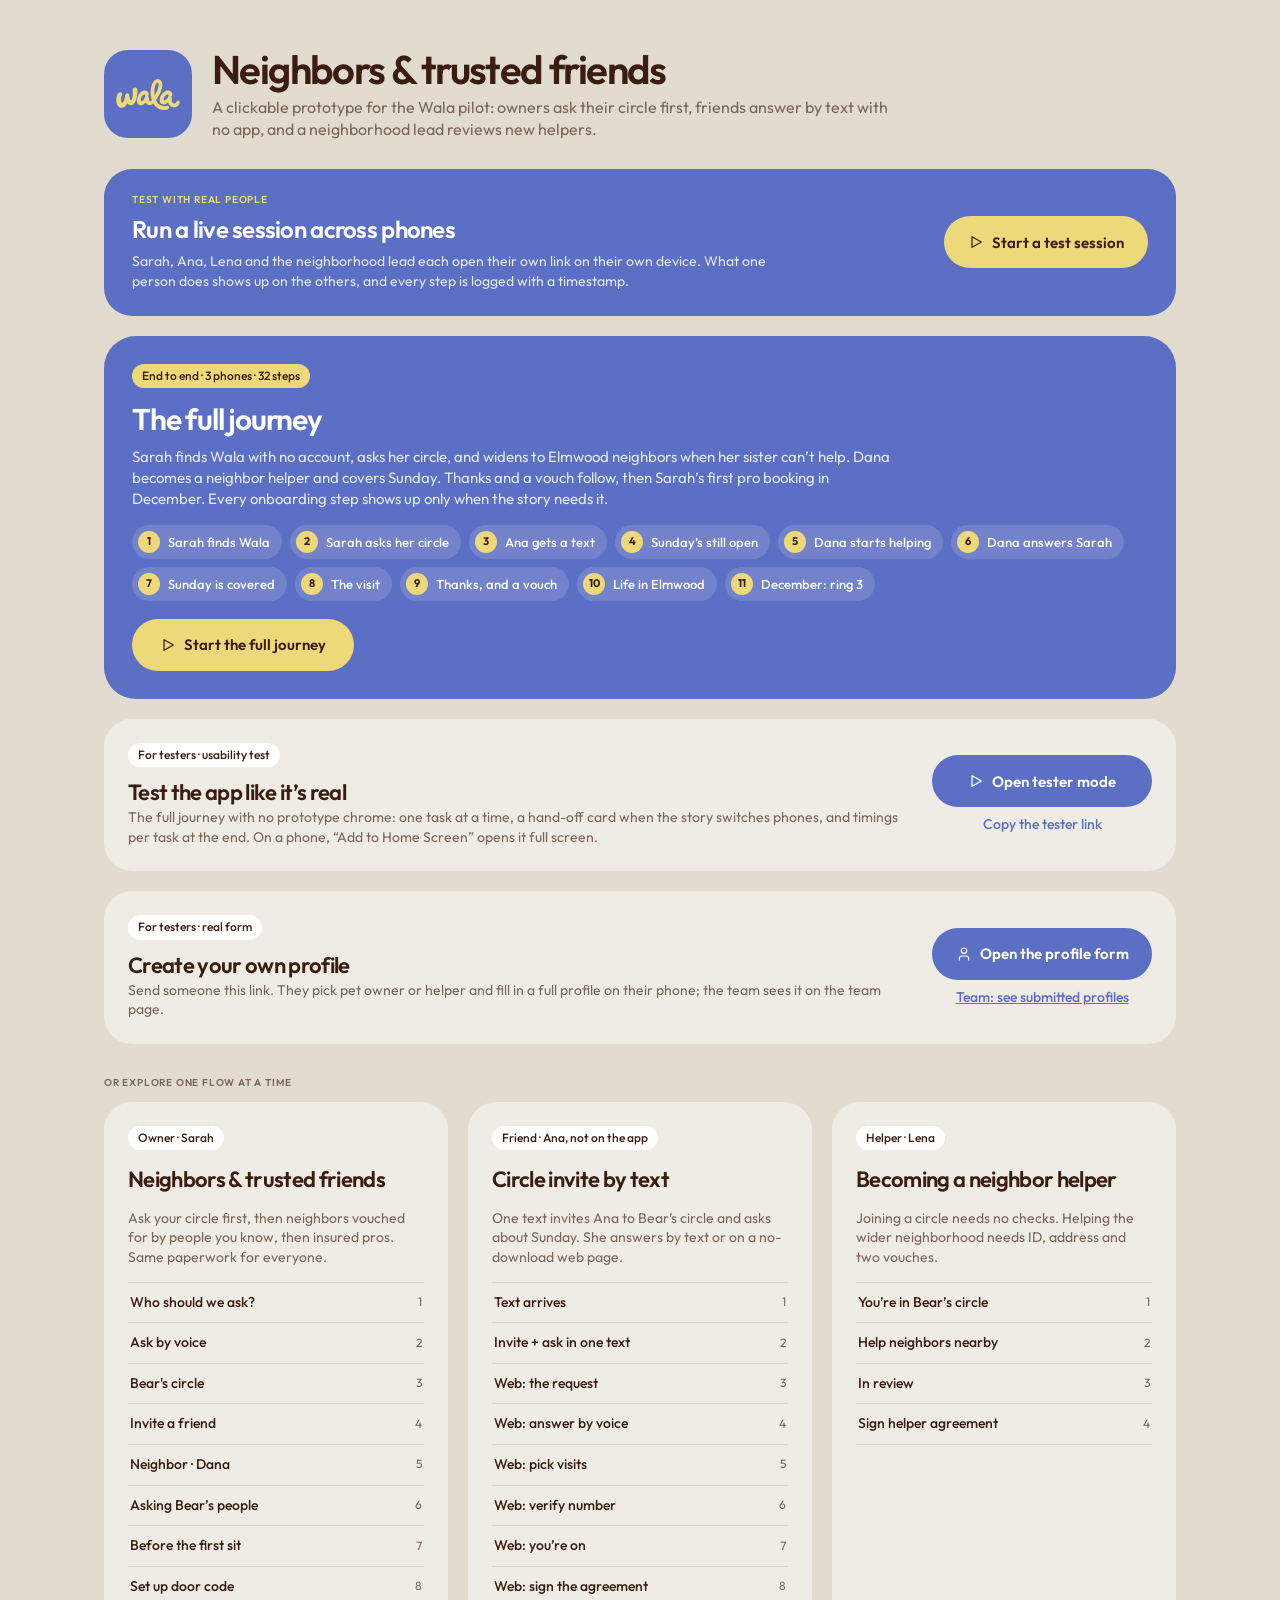
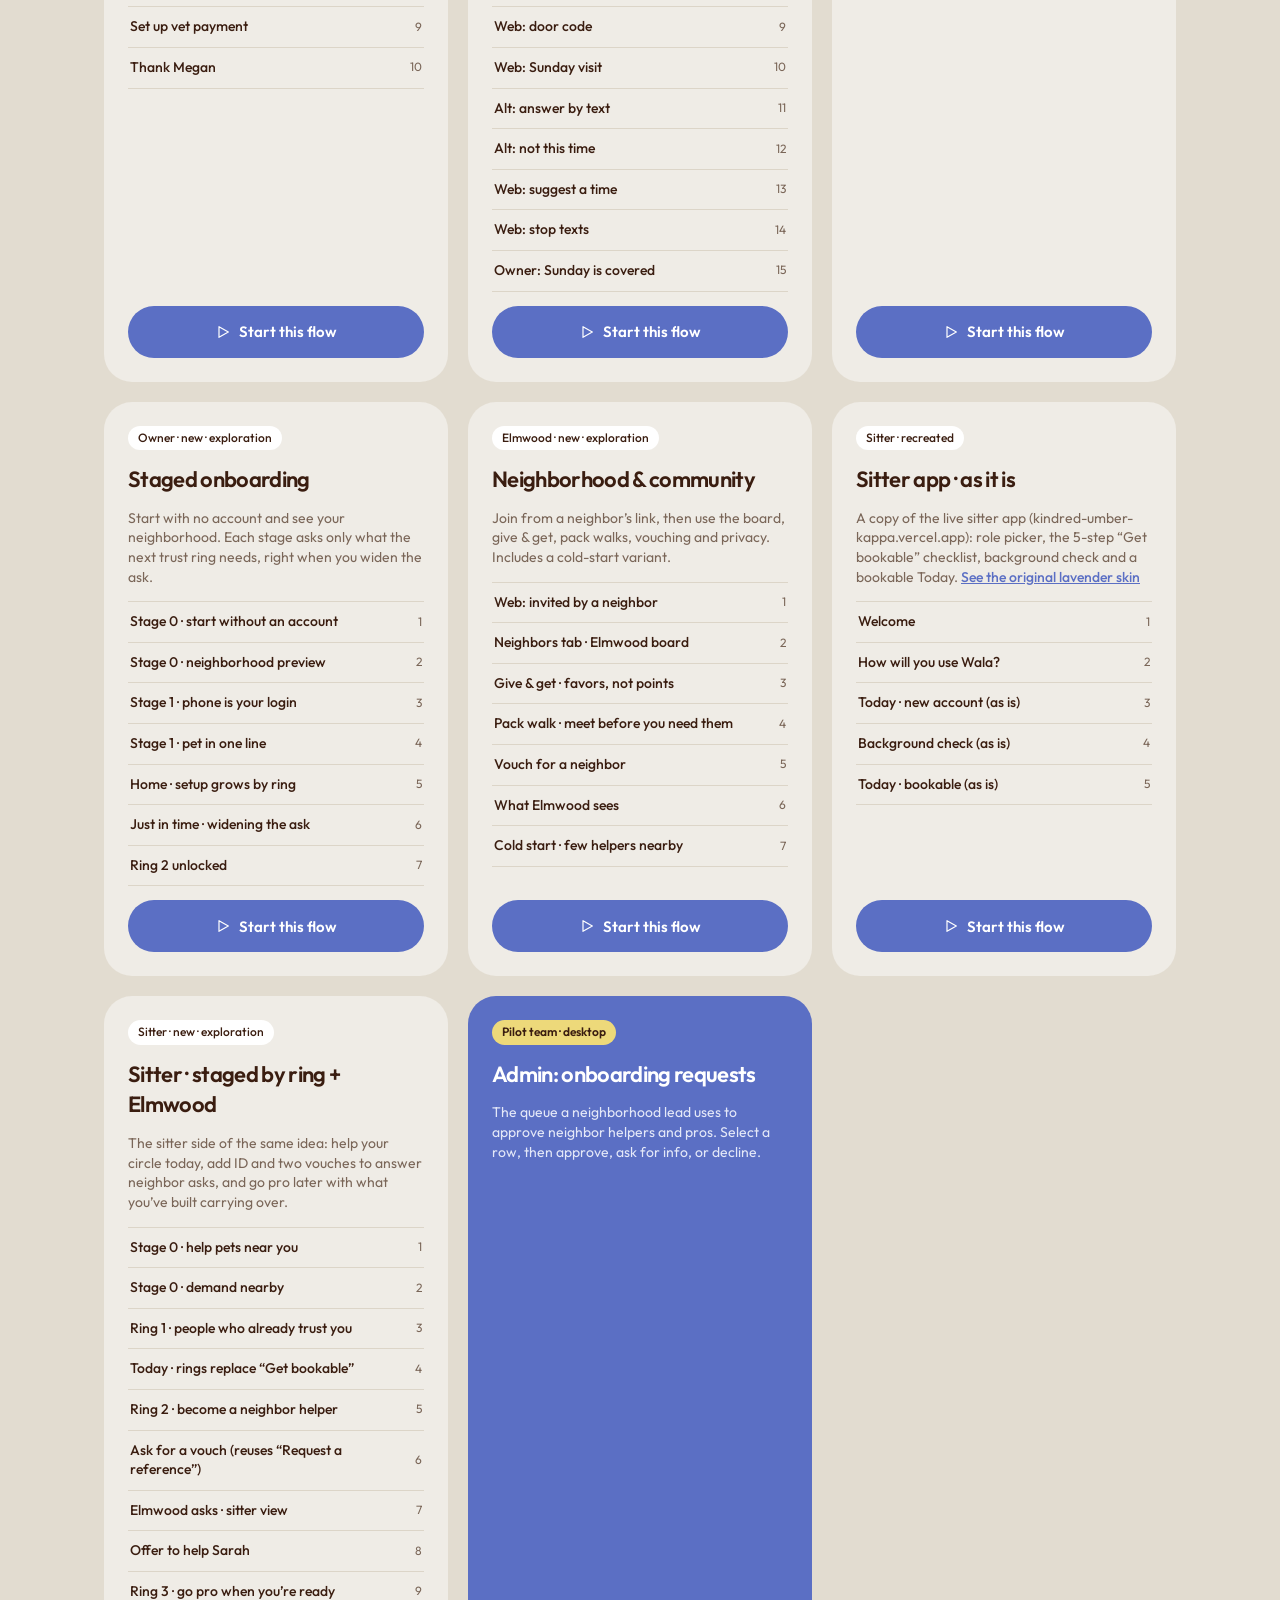
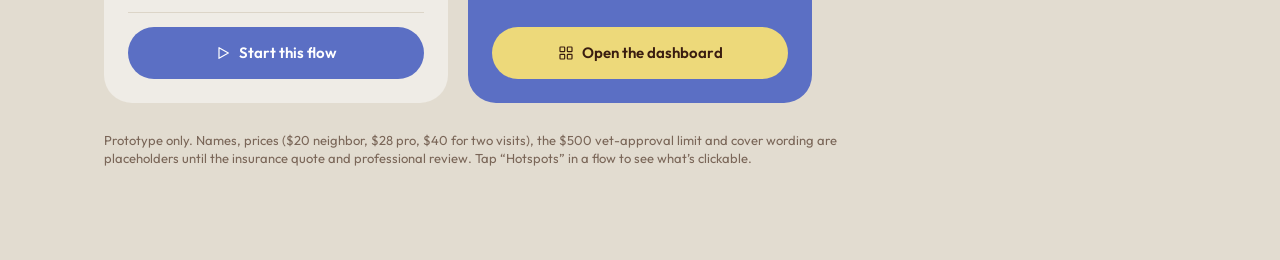
==== index.html @ cc798815 "Tester mode: realistic usability-test run of the full journey (#/t, /try/) No prototype chrome, one " ====
<!doctype html>
<html lang="en">
<head>
<meta charset="utf-8">
<meta name="viewport" content="width=device-width, initial-scale=1, viewport-fit=cover">
<title>Wala Prototype</title>
<meta name="description" content="Clickable prototype of Wala: the full end-to-end journey across owner, friend and neighbor-helper phones, plus each flow on its own.">
<link rel="icon" href="assets/favicon.svg" type="image/svg+xml">
<link rel="apple-touch-icon" href="assets/apple-touch-icon.png">
<link rel="manifest" href="manifest.webmanifest">
<meta name="apple-mobile-web-app-capable" content="yes">
<meta name="mobile-web-app-capable" content="yes">
<meta name="apple-mobile-web-app-title" content="Wala">
<meta name="apple-mobile-web-app-status-bar-style" content="default">
<meta name="theme-color" content="#EFECE6">
<link rel="preconnect" href="https://fonts.googleapis.com">
<link rel="preconnect" href="https://fonts.gstatic.com" crossorigin>
<link href="https://fonts.googleapis.com/css2?family=Outfit:wght@400;500;600;700&family=Fraunces:opsz,wght@9..144,600&family=Inter:wght@400;500;600&display=swap" rel="stylesheet">
<link rel="stylesheet" href="styles.css?v=20261119a">
</head>
<body>
<div id="app"></div>
<div id="toast" role="status" aria-live="polite"></div>
<script src="config.js"></script>
<script src="icons.js"></script>
<script src="live.js"></script>
<script src="screens.js"></script>
<script src="screens-more.js"></script>
<script src="voice.js"></script>
<script src="screens-staged.js?v=20261118f"></script>
<script src="screens-kindred.js?v=20261118f"></script>
<script src="journey.js?v=20261118i"></script>
<script src="tester.js?v=20261119a"></script>
<script src="admin.js"></script>
<script src="app.js?v=20261119a"></script>
</body>
</html>
---- styles.css ----
/* Wala — warm v2 tokens (from the Figma style tile) */
:root {
  --canvas: #EFECE6;
  --page: #E2DCD0;
  --ink: #3A1D10;
  --mute: #7A6658;
  --peri: #5B6FC4;
  --peri-deep: #4757A8;
  --peri-pale: #E4E8F8;
  --butter: #EDD97A;
  --pbutter: #FBF5C9;
  --cream: #F6EDC9;
  --blue: #A9C0D3;
  --pblue: #DCE6EE;
  --terra: #D9804F;
  --pterra: #F4D9C8;
  --fill: #E7E2D8;
  --grass: #4F8A5B;
  --pgrass: #E1EDDC;
  --rust: #B3413B;
  --prust: #F6E0DC;
  --line: #DCD5C8;
  --white: #FFFFFF;
  --imsg: #3478F6;
  --gray: #E9E9EB;
  --sys: #8E8E93;
  --r-card: 24px;
  --font: 'Outfit', system-ui, -apple-system, sans-serif;
}

* { box-sizing: border-box; }
html, body { margin: 0; }
body {
  background: var(--page);
  color: var(--ink);
  font-family: var(--font);
  font-size: 14px;
  line-height: 1.4;
  -webkit-font-smoothing: antialiased;
}
button { font: inherit; color: inherit; border: 0; background: none; padding: 0; cursor: pointer; }
a { color: inherit; }
.ic { flex: none; display: block; }

/* ---------- Hub ---------- */
.hub { max-width: 1120px; margin: 0 auto; padding: 48px 24px 80px; }
.hub-top { display: flex; align-items: center; gap: 20px; margin-bottom: 28px; }
.logo { display: inline-block; background: currentColor; -webkit-mask: url(assets/wala-logo.svg) center / contain no-repeat; mask: url(assets/wala-logo.svg) center / contain no-repeat; }
.hub-mark { width: 88px; height: 88px; border-radius: 24px; background: var(--peri); color: var(--butter); display: grid; place-items: center; flex: none; }
.hub-mark .logo { width: 64px; height: 32px; }
.hub h1 { font-size: 40px; line-height: 1.05; letter-spacing: -0.04em; margin: 0 0 6px; font-weight: 600; }
.hub-sub { color: var(--mute); font-size: 16px; max-width: 680px; margin: 0; }
.flows { display: grid; gap: 20px; grid-template-columns: repeat(auto-fit, minmax(320px, 1fr)); }
.flow-card { background: var(--canvas); border-radius: 28px; padding: 24px; display: flex; flex-direction: column; gap: 14px; }
.flow-card h2 { margin: 0; font-size: 22px; letter-spacing: -0.03em; font-weight: 600; }
.flow-card p { margin: 0; color: var(--mute); }
.flow-tag { align-self: flex-start; }
.flow-steps { list-style: none; margin: 0; padding: 0; border-top: 1px solid var(--line); }
.flow-steps a { display: flex; justify-content: space-between; align-items: center; gap: 12px; padding: 10px 2px; border-bottom: 1px solid var(--line); text-decoration: none; font-weight: 500; }
.flow-steps a:hover { color: var(--peri); }
.flow-steps span { color: var(--mute); font-size: 12px; font-weight: 400; }
.flow-card .btn { margin-top: auto; }
.hub-note { margin-top: 28px; color: var(--mute); font-size: 13px; max-width: 760px; }

/* ---------- Viewer ---------- */
.viewer { min-height: 100vh; display: flex; flex-direction: column; align-items: center; }
.vbar { position: sticky; top: 0; z-index: 20; width: 100%; display: flex; align-items: center; gap: 10px; padding: 10px 16px; background: rgba(226,220,208,.92); backdrop-filter: blur(8px); }
.vbar .home { display: inline-flex; align-items: center; gap: 4px; font-weight: 600; text-decoration: none; padding: 8px 12px 8px 6px; border-radius: 999px; background: var(--canvas); }
.vbar .crumb { flex: 1; min-width: 0; text-align: center; font-size: 13px; color: var(--mute); white-space: nowrap; overflow: hidden; text-overflow: ellipsis; }
.vbar .crumb b { color: var(--ink); font-weight: 600; }
.vbar .navbtn { width: 36px; height: 36px; border-radius: 999px; background: var(--canvas); display: grid; place-items: center; }
.vbar .navbtn[disabled] { opacity: .35; cursor: default; }
.vbar .hs { font-size: 12px; font-weight: 500; padding: 8px 12px; border-radius: 999px; background: var(--canvas); }
.vbar .hs[aria-pressed="true"] { background: var(--ink); color: var(--white); }
.stage { flex: 1; width: 100%; display: flex; justify-content: center; align-items: flex-start; padding: 12px 16px 40px; }
.device { width: 448px; max-width: 100%; height: 900px; max-height: calc(100vh - 90px); min-height: 640px; border-radius: 36px; overflow: hidden; position: relative; background: var(--canvas); box-shadow: 0 0 0 10px #1d1410, 0 30px 60px rgba(58,29,16,.25); }
.screen { position: absolute; inset: 0; overflow-y: auto; overflow-x: hidden; scrollbar-width: none; }
.screen::-webkit-scrollbar { display: none; }
.screen.enter { animation: enter .28s ease both; }
.screen.enter-up { animation: enterUp .32s ease both; }
.screen.enter-back { animation: enterBack .28s ease both; }
@keyframes enter { from { transform: translateX(40px); opacity: 0; } }
@keyframes enterUp { from { transform: translateY(60px); opacity: 0; } }
@keyframes enterBack { from { transform: translateX(-40px); opacity: 0; } }
.show-hotspots [data-go], .show-hotspots [data-act] { outline: 2px solid rgba(91,111,196,.85); outline-offset: 2px; background-clip: padding-box; }
.flash [data-go], .flash [data-act] { animation: hot 0.9s ease; }
@keyframes hot { 0%,100% { box-shadow: none; } 30% { box-shadow: 0 0 0 3px rgba(91,111,196,.7); } }
@media (max-width: 520px) {
  .stage { padding: 0; }
  .device { border-radius: 0; box-shadow: none; height: calc(100dvh - 56px); max-height: none; min-height: 0; width: 100%; }
  .vbar .crumb span { display: none; }
}

/* ---------- App screens ---------- */
.s { min-height: 100%; background: var(--canvas); display: flex; flex-direction: column; }
.s.white { background: var(--white); }
.hdr { position: sticky; top: 0; z-index: 5; display: flex; align-items: center; gap: 12px; height: 68px; padding: 0 16px; background: var(--canvas); border-bottom: 1px solid var(--line); flex: none; }
.hdr .back { width: 36px; height: 36px; border-radius: 999px; background: var(--pbutter); display: grid; place-items: center; flex: none; }
.hdr .t { font-size: 18px; font-weight: 500; letter-spacing: -0.01em; line-height: 1.25; }
.hdr .st { font-size: 12px; color: var(--mute); }
.body { padding: 16px 16px 24px; flex: 1; display: flex; flex-direction: column; }
.body > * + * { margin-top: 12px; }
.body > .lbl { margin-top: 24px; }
.body > .lbl:first-child { margin-top: 0; }
.body > .lbl + * { margin-top: 8px; }
.body > .intro + * { margin-top: 20px; }
.foot { margin-top: auto !important; padding-top: 32px; display: flex; flex-direction: column; gap: 12px; }
.foot.row { flex-direction: row; }
.lbl { font-size: 10px; font-weight: 600; letter-spacing: .08em; text-transform: uppercase; color: var(--mute); }
.intro { font-size: 15px; line-height: 21px; margin: 0; }
.h1 { font-size: 26px; font-weight: 600; letter-spacing: -0.04em; line-height: 1.15; margin: 0; }
.h2 { font-size: 20px; font-weight: 600; letter-spacing: -0.03em; line-height: 1.25; margin: 0; }
.muted { color: var(--mute); }
.small { font-size: 12px; }
.tiny { font-size: 11px; }
.strong { font-weight: 600; }
.sub { font-size: 12px; color: var(--mute); margin-top: 2px; line-height: 1.4; }

.card { background: var(--white); border-radius: var(--r-card); padding: 16px; position: relative; }
.card.fill { background: var(--fill); }
.card.butter { background: var(--butter); }
.card.pbutter { background: var(--pbutter); }
.card.blue { background: var(--blue); }
.card.pblue { background: var(--pblue); }
.card.pgrass { background: var(--pgrass); }
.card.peri { background: var(--peri); color: var(--white); }
.card.ink { background: var(--ink); color: var(--white); }
.card.selected, .opt.selected { box-shadow: inset 0 0 0 2px var(--ink); }
.card.photo { padding: 0; overflow: hidden; }
.card.photo .ph { width: 100%; height: 200px; object-fit: cover; display: block; }
.card.photo .in { padding: 16px 20px 20px; }
.tap { cursor: pointer; transition: transform .12s ease, filter .12s ease; }
.tap:active { transform: scale(.985); }

.rowx { display: flex; gap: 12px; align-items: flex-start; }
.rowx.c { align-items: center; }
.grow { flex: 1; min-width: 0; }
.ttl { font-size: 15px; font-weight: 600; line-height: 1.3; }
.ttl.lg { font-size: 17px; letter-spacing: -0.02em; }
.divide > * + * { border-top: 1px solid var(--line); }
.divide > * { padding: 12px 0; }
.divide > *:first-child { padding-top: 0; }
.divide > *:last-child { padding-bottom: 0; }
.divide.inset > * + * { border-top: 0; background-image: linear-gradient(var(--line), var(--line)); background-size: calc(100% - 52px) 1px; background-position: right top; background-repeat: no-repeat; }

.pill { display: inline-flex; align-items: center; gap: 6px; padding: 5px 10px; border-radius: 999px; font-size: 12px; font-weight: 500; background: var(--fill); white-space: nowrap; line-height: 1.2; }
.pill.sm { font-size: 11px; padding: 4px 9px; }
.pill.lg { font-size: 13px; padding: 8px 14px; }
.pill.ink { background: var(--ink); color: var(--white); }
.pill.white { background: var(--white); }
.pill.butter { background: var(--butter); }
.pill.pbutter { background: var(--pbutter); }
.pill.pblue { background: var(--pblue); }
.pill.pterra { background: var(--pterra); }
.pill.pgrass { background: var(--pgrass); }
.pill.prust { background: var(--prust); color: var(--rust); }
.pill.peri { background: var(--peri); color: var(--white); }
.pills { display: flex; flex-wrap: wrap; gap: 8px; }
.chip { cursor: pointer; }
.chip.on { background: var(--ink); color: var(--white); }

.btn { display: flex; align-items: center; justify-content: center; gap: 8px; width: 100%; height: 52px; border-radius: 999px; background: var(--peri); color: var(--white); font-size: 15px; font-weight: 600; text-decoration: none; }
.btn:hover { filter: brightness(1.05); }
.btn.ghost { background: var(--fill); color: var(--ink); }
.btn.sm { height: 40px; width: auto; padding: 0 18px; font-size: 14px; }
.btn.danger { background: var(--prust); color: var(--rust); }
.link { color: var(--peri); font-weight: 500; font-size: 14px; text-align: center; display: block; }
.link.rust { color: var(--rust); }

.av { width: 40px; height: 40px; border-radius: 999px; display: grid; place-items: center; font-weight: 600; font-size: 15px; flex: none; background: var(--butter); }
.av.s32 { width: 32px; height: 32px; font-size: 12px; }
.av.s36 { width: 36px; height: 36px; font-size: 13px; }
.av.s56 { width: 56px; height: 56px; font-size: 21px; }
.av.s64 { width: 64px; height: 64px; font-size: 24px; }
.av.s72 { width: 72px; height: 72px; font-size: 27px; }
.av.blue { background: var(--blue); }
.av.pterra { background: var(--pterra); }
.av.pbutter { background: var(--pbutter); }
.av.white { background: var(--white); }
.ring { width: 40px; height: 40px; border-radius: 999px; display: grid; place-items: center; flex: none; color: var(--peri); }

.chk { width: 22px; height: 22px; border-radius: 999px; display: grid; place-items: center; flex: none; background: var(--fill); }
.chk.done { background: var(--grass); color: var(--white); }
.chk.wait { background: var(--butter); color: var(--ink); }
.chk.bad { background: var(--rust); color: var(--white); }
.box { width: 22px; height: 22px; border-radius: 7px; flex: none; display: grid; place-items: center; background: var(--white); box-shadow: inset 0 0 0 1.5px var(--line); }
.box.on { background: var(--ink); color: var(--white); box-shadow: none; }
.radio { width: 20px; height: 20px; border-radius: 999px; box-shadow: inset 0 0 0 2px var(--ink); flex: none; }
.selected .radio { background: var(--ink); box-shadow: inset 0 0 0 2px var(--ink), inset 0 0 0 5px var(--white); }
.opt { background: var(--fill); border-radius: 20px; padding: 14px 16px; display: flex; align-items: center; gap: 12px; cursor: pointer; }
.opt.selected { background: var(--white); }
.toggle { width: 44px; height: 26px; border-radius: 13px; background: var(--fill); position: relative; flex: none; transition: background .15s; cursor: pointer; }
.toggle::after { content: ''; position: absolute; top: 3px; left: 3px; width: 20px; height: 20px; border-radius: 50%; background: var(--white); transition: left .15s; box-shadow: 0 1px 2px rgba(0,0,0,.15); }
.toggle.on { background: var(--grass); }
.toggle.on::after { left: 21px; }
.field { background: var(--fill); border-radius: 16px; padding: 15px 16px; font-size: 15px; border: 0; width: 100%; font-family: inherit; color: var(--ink); }
textarea.field { resize: none; min-height: 88px; background: var(--white); border-radius: 20px; line-height: 1.4; }
.field:focus { outline: 2px solid var(--peri); }

.timeline { position: relative; }
.tl-step { display: flex; gap: 14px; position: relative; padding-bottom: 18px; }
.tl-step:not(:last-child)::before { content: ''; position: absolute; left: 10px; top: 26px; bottom: 4px; width: 2px; background: var(--line); }
.tl-people { display: flex; flex-direction: column; gap: 12px; margin-top: 12px; }

.navbar { position: sticky; bottom: 0; display: flex; justify-content: space-around; padding: 10px 8px 14px; background: var(--white); border-top: 1px solid var(--line); margin-top: auto; flex: none; }
.navbar a { display: flex; flex-direction: column; align-items: center; gap: 4px; font-size: 10.5px; font-weight: 500; color: var(--mute); text-decoration: none; }
.navbar a .ico { width: 44px; height: 28px; border-radius: 999px; display: grid; place-items: center; }
.navbar a.on { color: var(--ink); font-weight: 600; }
.navbar a.on .ico { background: var(--pbutter); }

.bar { height: 6px; border-radius: 3px; background: rgba(255,255,255,.2); overflow: hidden; }
.bar > i { display: block; height: 100%; background: var(--butter); border-radius: 3px; transition: width .3s; }

/* lock screen */
.lock { min-height: 100%; background: linear-gradient(180deg, #8A9BE0, #3E4FA0); color: var(--white); display: flex; flex-direction: column; align-items: center; padding: 96px 12px 32px; }
.lock .date { font-size: 18px; font-weight: 500; }
.lock .time { font-size: 88px; font-weight: 600; letter-spacing: -0.03em; line-height: 1.05; }
.notif { margin-top: 90px; width: 100%; background: rgba(255,255,255,.92); color: #111; border-radius: 24px; padding: 14px; display: flex; gap: 12px; text-align: left; cursor: pointer; animation: drop .6s .3s ease both; }
@keyframes drop { from { transform: translateY(-24px); opacity: 0; } }
.notif .app { width: 38px; height: 38px; border-radius: 10px; background: #34C759; color: #fff; display: grid; place-items: center; flex: none; }
.lock .hint { margin-top: auto; font-size: 12px; opacity: .8; }

/* iMessage */
.msg-hdr { position: sticky; top: 0; z-index: 5; background: #F7F7F8; border-bottom: 1px solid #E0E0E3; display: flex; flex-direction: column; align-items: center; padding: 16px 0 10px; flex: none; }
.msg-hdr .back { position: absolute; left: 14px; top: 28px; color: var(--imsg); }
.msg-av { width: 56px; height: 56px; border-radius: 999px; background: var(--peri); color: var(--butter); display: grid; place-items: center; }
.msg-av .logo { width: 40px; height: 20px; }
.msg-hdr .nm { font-size: 12px; color: #111; margin-top: 6px; }
.thread { padding: 14px 16px 16px; display: flex; flex-direction: column; gap: 8px; flex: 1; }
.sysmsg { text-align: center; font-size: 11px; color: var(--sys); margin: 6px 0; }
.bub { max-width: 300px; padding: 10px 14px; border-radius: 18px; font-size: 14px; line-height: 19px; background: var(--gray); color: var(--ink); align-self: flex-start; white-space: pre-line; }
.bub.me { background: var(--imsg); color: var(--white); align-self: flex-end; }
.bub.pop { animation: pop .3s ease both; }
@keyframes pop { from { transform: scale(.85); opacity: 0; } }
.linkprev { width: 300px; border-radius: 18px; overflow: hidden; background: var(--gray); align-self: flex-start; cursor: pointer; }
.linkprev img { width: 100%; height: 160px; object-fit: cover; display: block; }
.linkprev .in { padding: 10px 14px 12px; }
.qr { display: flex; gap: 8px; flex-wrap: wrap; margin-top: 8px; }
.qr button { border: 1px solid var(--imsg); color: var(--imsg); border-radius: 999px; padding: 7px 14px; font-size: 13px; background: var(--white); }
.composer { position: sticky; bottom: 0; background: var(--white); border-top: 1px solid #E0E0E3; padding: 12px; display: flex; gap: 10px; align-items: center; margin-top: auto; flex: none; }
.composer .plus { width: 34px; height: 34px; border-radius: 50%; background: var(--gray); display: grid; place-items: center; color: var(--sys); font-size: 20px; }
.composer .in { flex: 1; height: 38px; border-radius: 19px; border: 1px solid #D1D1D6; padding: 0 14px; display: flex; align-items: center; color: var(--sys); }
.typing { align-self: flex-start; background: var(--gray); border-radius: 18px; padding: 12px 14px; display: flex; gap: 4px; }
.typing i { width: 7px; height: 7px; border-radius: 50%; background: #9a9aa0; animation: blink 1s infinite; }
.typing i:nth-child(2) { animation-delay: .15s; } .typing i:nth-child(3) { animation-delay: .3s; }
@keyframes blink { 50% { opacity: .3; } }

/* mobile web (no-app) */
.urlbar { position: sticky; top: 0; z-index: 5; background: #F7F7F8; border-bottom: 1px solid #E0E0E3; padding: 10px 16px; flex: none; }
.urlbar .u { background: var(--gray); border-radius: 12px; height: 36px; display: flex; align-items: center; justify-content: center; gap: 6px; font-size: 14px; color: #111; }
.otp { display: grid; grid-template-columns: repeat(6, 1fr); gap: 8px; }
.otp span { height: 72px; border-radius: 16px; background: var(--white); display: grid; place-items: center; font-size: 28px; font-weight: 600; }
.otp span.cur { box-shadow: inset 0 0 0 2px var(--peri); }
.store { display: flex; gap: 8px; flex-wrap: wrap; }
.store span { background: #111; color: #fff; border-radius: 12px; padding: 12px 14px; font-size: 12px; font-weight: 600; }
.time-tag { width: 72px; height: 40px; border-radius: 12px; background: var(--pbutter); display: grid; place-items: center; font-weight: 600; font-size: 13px; flex: none; }

/* toast */
#toast { position: fixed; left: 50%; bottom: 28px; transform: translate(-50%, 20px); background: var(--ink); color: var(--white); padding: 12px 18px; border-radius: 999px; font-size: 14px; font-weight: 500; opacity: 0; pointer-events: none; transition: all .25s ease; z-index: 100; max-width: calc(100vw - 32px); text-align: center; }
#toast.on { opacity: 1; transform: translate(-50%, 0); }

/* ---------- Admin (desktop) ---------- */
.adm-wrap { min-height: 100vh; display: flex; flex-direction: column; }
.adm-scroll { flex: 1; overflow-x: auto; }
.adm { display: grid; grid-template-columns: 240px 1fr 400px; min-width: 1280px; min-height: calc(100vh - 56px); background: var(--canvas); }
.adm-side { background: var(--peri); color: var(--white); padding: 28px 12px 16px; display: flex; flex-direction: column; }
.adm-side .brand { padding: 0 12px; color: var(--butter); }
.adm-side .brand .logo { width: 96px; height: 47px; }
.adm-side .brand .lbl { color: #C9D1F0; margin-top: 10px; }
.adm-nav { margin-top: 28px; display: flex; flex-direction: column; gap: 6px; }
.adm-nav a { display: flex; align-items: center; gap: 10px; padding: 9px 12px; border-radius: 12px; color: var(--peri-pale); text-decoration: none; font-weight: 500; }
.adm-nav a.on { background: var(--peri-deep); color: var(--white); font-weight: 600; }
.adm-nav a.on .ic { color: var(--butter); }
.adm-nav .cnt { margin-left: auto; font-size: 11px; padding: 2px 8px; border-radius: 999px; background: var(--peri-deep); color: var(--white); }
.adm-nav a.on .cnt { background: var(--butter); color: var(--ink); }
.adm-me { margin-top: auto; background: var(--peri-deep); border-radius: 14px; padding: 10px; display: flex; gap: 10px; align-items: center; }
.adm-main { padding: 32px; min-width: 0; }
.adm-head { display: flex; justify-content: space-between; align-items: flex-start; gap: 16px; }
.adm-head h1 { font-size: 28px; letter-spacing: -0.04em; margin: 0; font-weight: 600; }
.adm-search { background: var(--white); border-radius: 999px; padding: 10px 16px; min-width: 240px; color: var(--mute); display: flex; gap: 8px; align-items: center; }
.adm-search input { border: 0; outline: 0; font: inherit; color: var(--ink); width: 100%; background: transparent; }
.stats { display: grid; grid-template-columns: repeat(4, 1fr); gap: 12px; margin-top: 24px; }
.stat { background: var(--white); border-radius: 20px; padding: 14px 16px; }
.stat b { display: block; font-size: 28px; letter-spacing: -0.04em; font-weight: 600; }
.stat.hl { background: var(--pbutter); }
.stat.peri { background: var(--peri); color: var(--white); }
.stat.peri b { color: var(--butter); }
.stat.peri .muted { color: var(--peri-pale); }
.tabs { display: flex; gap: 24px; margin-top: 24px; border-bottom: 1px solid var(--line); }
.tabs button { padding: 0 0 10px; font-weight: 500; color: var(--mute); display: flex; gap: 6px; align-items: center; border-bottom: 2px solid transparent; margin-bottom: -1px; }
.tabs button.on { color: var(--ink); font-weight: 600; border-color: var(--peri); }
.tabs .n { font-size: 11px; padding: 1px 7px; border-radius: 999px; background: var(--fill); color: var(--mute); }
.tabs button.on .n { background: var(--peri); color: var(--white); }
.filters { display: flex; gap: 8px; margin: 16px 0; flex-wrap: wrap; }
.tbl { background: var(--white); border-radius: 20px; overflow: hidden; }
.tbl table { width: 100%; border-collapse: collapse; }
.tbl th { text-align: left; font-size: 10px; letter-spacing: .08em; text-transform: uppercase; color: var(--mute); font-weight: 600; padding: 14px 12px; border-bottom: 1px solid var(--line); }
.tbl td { padding: 12px; border-bottom: 1px solid var(--line); vertical-align: middle; }
.tbl tr:last-child td { border-bottom: 0; }
.tbl tbody tr { cursor: pointer; }
.tbl tbody tr:hover { background: #F7F5F0; }
.tbl tbody tr.sel { background: var(--pblue); }
.tbl .late { color: var(--rust); }
.tbl-foot { padding: 14px 16px; color: var(--mute); font-size: 12px; }
.empty { padding: 48px 16px; text-align: center; color: var(--mute); }
.drawer { background: var(--white); padding: 28px 24px 24px; display: flex; flex-direction: column; gap: 0; border-left: 1px solid var(--line); }
.drawer .sec { margin-top: 20px; }
.drawer .sec > .lbl { margin-bottom: 8px; display: block; }
.drawer .box2 { background: var(--canvas); border-radius: 16px; padding: 14px; display: flex; flex-direction: column; gap: 12px; }
.drawer .acts { margin-top: auto; padding-top: 20px; border-top: 1px solid var(--line); display: flex; gap: 8px; }
.drawer .acts .btn { height: 48px; }
.note { background: var(--pbutter); border-radius: 16px; padding: 12px 14px; font-size: 12px; line-height: 17px; }
.modal-bg { position: fixed; inset: 0; background: rgba(31,36,64,.45); display: grid; place-items: center; z-index: 50; padding: 16px; animation: fade .2s ease; }
@keyframes fade { from { opacity: 0; } }
.modal { background: var(--white); border-radius: 28px; width: 640px; max-width: 100%; max-height: calc(100vh - 32px); overflow-y: auto; padding: 32px; }
.modal .opts { display: flex; flex-direction: column; gap: 8px; margin-top: 8px; }
.modal .mopt { display: flex; gap: 12px; align-items: center; background: var(--canvas); border-radius: 14px; padding: 11px 14px; cursor: pointer; }
.modal .mopt.on { background: var(--pbutter); font-weight: 600; }
.modal .mfoot { display: flex; justify-content: flex-end; gap: 8px; margin-top: 20px; padding-top: 16px; border-top: 1px solid var(--line); }

/* admin: sticky side panels */
.adm { grid-template-columns: 264px 1fr 400px; }
.adm-nav a { white-space: nowrap; }
.adm-side, .drawer { position: sticky; top: 56px; height: calc(100vh - 56px); overflow-y: auto; }
.adm { align-items: start; }
.drawer { padding-bottom: 0; }
.drawer .acts { position: sticky; bottom: 0; background: var(--white); padding-bottom: 20px; margin-left: -24px; margin-right: -24px; padding-left: 24px; padding-right: 24px; }
/* admin: app-shell layout — only the middle column scrolls */
.adm { height: calc(100vh - 56px); min-height: 640px; align-items: stretch; }
.adm-main { height: 100%; overflow-y: auto; }
.adm-side, .drawer { position: static; height: 100%; overflow-y: auto; }

/* ---------- iPhone preview sizes ---------- */
.sr { position: absolute; width: 1px; height: 1px; overflow: hidden; clip: rect(0 0 0 0); }
.devsel select { font: inherit; font-size: 12px; font-weight: 500; color: var(--ink); background: var(--canvas); border: 0; border-radius: 999px; padding: 9px 30px 9px 12px; appearance: none; -webkit-appearance: none; cursor: pointer;
  background-image: url("data:image/svg+xml,%3Csvg xmlns='http://www.w3.org/2000/svg' width='12' height='12' viewBox='0 0 24 24' fill='none' stroke='%233A1D10' stroke-width='2.5' stroke-linecap='round'%3E%3Cpolyline points='6 9 12 15 18 9'/%3E%3C/svg%3E"); background-repeat: no-repeat; background-position: right 12px center; }
.devsel select:focus-visible { outline: 2px solid var(--peri); }
.dwrap { position: relative; flex: none; }
.device.framed { position: absolute; top: 0; left: 0; transform-origin: top left; max-height: none; min-height: 0; max-width: none; }
.sbar { position: absolute; top: 0; left: 0; right: 0; z-index: 8; display: flex; align-items: center; justify-content: space-between; padding: 0 22px 0 26px; font-size: 14px; font-weight: 600; color: #111; transition: background .2s; }
.sbar.tall { padding: 4px 30px 0 46px; font-size: 16px; }
.sbar .sb-r { display: flex; gap: 6px; align-items: center; }
.sbar .di { position: absolute; top: 11px; left: 50%; transform: translateX(-50%); width: 124px; height: 36px; border-radius: 20px; background: #000; }
.homebar { position: absolute; bottom: 8px; left: 50%; transform: translateX(-50%); width: 134px; height: 5px; border-radius: 3px; background: #111; opacity: .85; z-index: 9; pointer-events: none; }
.has-home .navbar, .has-home .composer { padding-bottom: 30px; }
.has-home .body { padding-bottom: 44px; }
.has-home .lock { padding-bottom: 44px; }
.device.native { width: 100%; }
@media (max-width: 520px) {
  .device.native { height: calc(100dvh - 56px); border-radius: 0; box-shadow: none; }
  .device.native .body { padding-bottom: max(24px, env(safe-area-inset-bottom, 0px)); }
}

/* ---------- live test sessions ---------- */
.live-cta { background: var(--peri); color: var(--white); border-radius: 28px; padding: 24px 28px; display: flex; gap: 24px; align-items: center; margin-bottom: 20px; flex-wrap: wrap; }
.live-cta h2 { margin: 6px 0 6px; font-size: 24px; letter-spacing: -0.03em; font-weight: 600; }
.live-cta p { margin: 0; color: var(--peri-pale); max-width: 640px; }
.live-panel { background: var(--white); border-radius: 28px; padding: 24px; }
.live-head { display: flex; justify-content: space-between; align-items: flex-start; gap: 16px; flex-wrap: wrap; }
.live-code { font-size: 40px; letter-spacing: .12em; margin: 2px 0 8px; font-weight: 700; font-variant-numeric: tabular-nums; }
.live-actions { display: flex; gap: 8px; flex-wrap: wrap; }
.live-actions .btn { width: auto; }
.live-roles { display: grid; grid-template-columns: repeat(auto-fit, minmax(220px, 1fr)); gap: 12px; margin-top: 20px; }
.live-role { background: var(--canvas); border-radius: 20px; padding: 16px; display: flex; flex-direction: column; gap: 12px; min-width: 0; }
.live-role .qr { background: var(--white); border-radius: 14px; padding: 10px; align-self: flex-start; min-height: 132px; min-width: 132px; }
.live-role .qr img, .live-role .qr canvas { display: block; }
.live-link { display: flex; gap: 6px; align-items: center; min-width: 0; }
.live-link input { flex: 1; min-width: 0; border: 0; background: var(--white); border-radius: 10px; padding: 8px 10px; font: inherit; font-size: 12px; color: var(--mute); }
.dot { width: 10px; height: 10px; border-radius: 50%; background: var(--line); flex: none; }
.dot.on { background: var(--grass); box-shadow: 0 0 0 3px var(--pgrass); }
.live-log { margin-top: 20px; border-top: 1px solid var(--line); padding-top: 16px; }
.live-log ol { list-style: none; margin: 10px 0 0; padding: 0; display: flex; flex-direction: column; gap: 6px; }
.live-log li { display: grid; grid-template-columns: 110px 64px 1fr auto; gap: 10px; font-size: 13px; align-items: baseline; font-variant-numeric: tabular-nums; }
.live-log .tm, .live-log .gap { color: var(--mute); }
.live-log .who { font-weight: 600; }
@media (max-width: 600px) { .live-log li { grid-template-columns: 1fr auto; } .live-log .tm { display: none; } }
.role-chip { display: inline-flex; align-items: center; gap: 8px; background: var(--canvas); border-radius: 999px; padding: 4px 14px 4px 4px; font-size: 13px; white-space: nowrap; }
.live-dot { font-size: 12px; font-weight: 500; color: var(--mute); display: inline-flex; align-items: center; gap: 6px; white-space: nowrap; }
.live-dot::before { content: ''; width: 8px; height: 8px; border-radius: 50%; background: var(--line); }
.live-dot.on { color: var(--grass); }
.live-dot.on::before { background: var(--grass); }
.lock-wait { margin-top: 90px; display: inline-flex; gap: 8px; align-items: center; padding: 10px 16px; border-radius: 999px; background: rgba(255,255,255,.18); font-size: 14px; }
.ibanner { position: absolute; top: 58px; left: 10px; right: 10px; z-index: 30; display: flex; gap: 12px; padding: 12px 14px; border-radius: 22px; background: rgba(250,250,250,.96); color: #111; box-shadow: 0 10px 30px rgba(0,0,0,.18); font-size: 14px; line-height: 19px; cursor: pointer; animation: bannerIn .4s ease both; }
.ibanner.desk { position: fixed; top: 16px; right: 16px; left: auto; width: 360px; max-width: calc(100vw - 32px); }
.device.native .ibanner { position: fixed; top: calc(64px + env(safe-area-inset-top, 0px)); }
.ibanner .app { width: 38px; height: 38px; border-radius: 10px; background: var(--peri); color: var(--butter); display: grid; place-items: center; flex: none; }
.ibanner .app .logo { width: 28px; height: 14px; }
.ibanner.out { animation: bannerOut .4s ease both; }
@keyframes bannerIn { from { transform: translateY(-30px); opacity: 0; } }
@keyframes bannerOut { to { transform: translateY(-30px); opacity: 0; } }
@media (prefers-reduced-motion: reduce) { .ibanner, .ibanner.out, .notif, .screen.enter, .screen.enter-up, .screen.enter-back { animation: none; } }

/* ---------- voice ---------- */
.voicebox { display: flex; flex-direction: column; align-items: center; text-align: center; padding: 8px 0; }
.voicebox.done { align-items: stretch; text-align: left; }
.voicebox .opt, .voicebox .lbl { align-self: stretch; text-align: left; }
.mic { width: 88px; height: 88px; border-radius: 50%; background: var(--peri); color: var(--white); display: grid; place-items: center; margin-top: 12px; position: relative; box-shadow: 0 8px 24px rgba(91,111,196,.35); }
.mic:focus-visible { outline: 3px solid var(--butter); outline-offset: 3px; }
.mic.on { background: var(--terra); box-shadow: 0 8px 24px rgba(217,128,79,.35); }
.mic.on::before, .mic.on::after { content: ''; position: absolute; inset: 0; border-radius: 50%; border: 2px solid var(--terra); animation: ring 1.6s ease-out infinite; }
.mic.on::after { animation-delay: .8s; }
@keyframes ring { from { transform: scale(1); opacity: .7; } to { transform: scale(1.7); opacity: 0; } }
.vb-state { margin-top: 14px; font-weight: 500; font-size: 14px; max-width: 320px; }
.vb-live { margin-top: 14px; min-height: 60px; font-size: 18px; line-height: 1.4; letter-spacing: -0.01em; max-width: 360px; }
.voicebox textarea.field { margin-top: 8px; font-size: 15px; }
@media (prefers-reduced-motion: reduce) { .mic.on::before, .mic.on::after { animation: none; } }
.voicebox .link, .card .link { display: inline-flex; align-items: center; justify-content: center; gap: 6px; }

/* ---------- staged onboarding + neighborhood (exploration) ---------- */
.stg-prog { display: flex; align-items: center; gap: 10px; }
.stg-prog span { font-size: 11px; font-weight: 600; color: var(--mute); background: var(--white); border-radius: 999px; padding: 3px 9px; white-space: nowrap; }
.stg-track { flex: 1; height: 6px; border-radius: 3px; background: var(--fill); overflow: hidden; }
.stg-track > i { display: block; height: 100%; background: var(--peri); border-radius: 3px; }
.stg-field { position: relative; }
.stg-hit { position: absolute; right: 14px; top: 50%; transform: translateY(-50%); display: inline-flex; gap: 4px; align-items: center; font-size: 12px; font-weight: 600; color: var(--peri); }
.stg-stats { display: grid; grid-template-columns: repeat(3, 1fr); gap: 8px; margin-top: 10px; }
.stg-stats.two { grid-template-columns: repeat(2, 1fr); margin-top: 0; }
.stg-stats b { display: block; font-size: 30px; font-weight: 600; letter-spacing: -0.04em; line-height: 1.1; }
.stg-stats span { font-size: 12px; color: var(--mute); }
.stg-photo { width: 80px; height: 80px; border-radius: 999px; object-fit: cover; flex: none; }
.stg-line { box-shadow: inset 0 0 0 2px var(--peri); }
.stg-line textarea, .stg-ta { width: 100%; border: 0; resize: none; font: inherit; font-size: 16px; line-height: 1.4; color: var(--ink); background: transparent; outline: none; padding: 0; margin: 0 0 8px; }
.stg-ta { font-size: 14px; margin-top: 8px; }
.stg-dash { background: transparent; box-shadow: inset 0 0 0 1.5px var(--line); border: 1.5px dashed var(--mute); }
.stg-dash { box-shadow: none; }
.stg-dim { background: #CFC7BA; }
.stg-dim .hdr { background: #CFC7BA; }
.stg-dim .body > .card { opacity: .55; }
.stg-sheet { margin: auto -16px -24px !important; background: var(--white); border-radius: 28px 28px 0 0; padding: 20px 20px 28px; display: flex; flex-direction: column; animation: enterUp .32s ease both; }
.stg-x { width: 32px; height: 32px; border-radius: 999px; background: var(--fill); display: grid; place-items: center; flex: none; }
.stg-step { display: flex; gap: 12px; align-items: center; background: var(--canvas); border-radius: 16px; padding: 12px 14px; margin-top: 10px; }
.stg-step.done { background: var(--pgrass); }
.stg-tabs { display: flex; gap: 8px; flex-wrap: wrap; }
.stg-tabs a { padding: 6px 12px; border-radius: 999px; background: var(--white); font-size: 12px; font-weight: 500; cursor: pointer; }
.stg-tabs a.on { background: var(--ink); color: var(--white); }
.stg-dir { width: 32px; height: 32px; border-radius: 999px; display: grid; place-items: center; font-weight: 700; flex: none; }
.stg-dir.up { background: var(--pgrass); color: var(--grass); }
.stg-dir.down { background: var(--pbutter); }
.stg-dogs { display: flex; padding-left: 8px; }
.stg-dogs .av { margin-left: -8px; box-shadow: 0 0 0 2px var(--canvas); }

/* ---------- Kindred sitter screens · Wala skin by default, .kd.lav = original lavender ---------- */
.kd { background: var(--canvas); color: var(--ink); }
.kd.lav {
  --canvas: #F6F6FC; --ink: #242240; --mute: #6A6980; --peri: #866BD8; --peri-deep: #6E55C4; --peri-pale: #E7E5FB;
  --fill: #F3F2FB; --line: #DDDCEB; --pbutter: #EFEAFD; --pblue: #E7E5FB; --pgrass: #E3F3EA; --grass: #3F8F6B;
  --prust: #FBE6E4; --rust: #D73337; --pterra: #FBE3D6;
  font-family: 'Inter', system-ui, sans-serif;
}
.kd-h1 { font-size: 26px; font-weight: 600; letter-spacing: -0.04em; line-height: 1.15; margin: 0; }
.kd-h2 { font-size: 20px; font-weight: 600; letter-spacing: -0.03em; line-height: 1.25; margin: 0; }
.kd-h3 { font-size: 16px; font-weight: 600; letter-spacing: -0.02em; }
.kd-logo { width: 72px; height: 32px; color: var(--peri); }
.kd-mark { display: inline-flex; align-items: center; gap: 8px; font-weight: 600; font-size: 18px; }
.kd-mark span { width: 30px; height: 30px; border-radius: 999px; background: var(--peri); color: #fff; display: grid; place-items: center; }
.kd-hero { position: relative; margin-top: 16px; border-radius: var(--r-card); overflow: hidden; height: 200px; }
.kd-hero img { width: 100%; height: 100%; object-fit: cover; display: block; }
.kd-hero .pill { position: absolute; left: 12px; bottom: 12px; }
.kd-pet { width: 44px; height: 44px; border-radius: 999px; display: grid; place-items: center; font-size: 22px; flex: none; }
.kd .rowx.small .kd-pet { width: 28px; height: 28px; font-size: 14px; margin-right: -14px; box-shadow: 0 0 0 2px var(--canvas); }
.kd .rowx.small > span:last-child { margin-left: 18px; }
.kd .av.kd-av { background: var(--butter); }
.kd-ic { width: 32px; height: 32px; border-radius: 999px; background: var(--pbutter); color: var(--ink); display: grid; place-items: center; flex: none; }
.kd-step { display: flex; gap: 12px; align-items: center; background: var(--white); border-radius: 20px; padding: 12px 14px; }
.kd-step .sub { margin-top: 0; }
.kd-step.done .kd-ic { background: var(--grass); color: #fff; }
.kd-step.done .strong { text-decoration: line-through; text-decoration-color: var(--mute); }
.kd-group { background: var(--pbutter); border-radius: var(--r-card); overflow: hidden; }
.kd-group-h { padding: 16px; gap: 12px; background: var(--butter); }
.kd-group-h .kd-ic { background: var(--white); }
.kd-kicker { font-size: 10px; font-weight: 600; letter-spacing: .08em; text-transform: uppercase; color: var(--mute); }
.kd-badge { background: var(--rust); color: #fff; border-radius: 999px; padding: 0 6px; font-size: 11px; margin-left: 4px; }
.kd-num { width: 26px; height: 26px; border-radius: 999px; background: var(--fill); color: var(--ink); font-weight: 700; font-size: 12px; display: grid; place-items: center; flex: none; }
.kd-ring { background: var(--white); border-radius: var(--r-card); padding: 16px; }
.kd-ring.done .kd-num { background: var(--grass); color: #fff; }
.kd-ring.now { background: var(--pbutter); box-shadow: inset 0 0 0 2px var(--ink); }
.kd-ring.now .kd-num { background: var(--butter); }
.kd-ring.later { background: var(--fill); }
.kd-ring-steps { display: flex; flex-wrap: wrap; flex-direction: column; gap: 8px; margin-top: 12px; }
.kd-ring.later .kd-ring-steps { flex-direction: row; }
.kd-check { display: flex; gap: 12px; align-items: center; background: var(--white); border-radius: 20px; padding: 14px; }
.kd-check.done { background: var(--pgrass); }
.kd-elm { box-shadow: inset 0 0 0 2px var(--ink) !important; background: var(--pbutter) !important; }
.kd .kd-outline { background: var(--fill); }
.kd .rowx .btn.sm { flex: none; }

/* original lavender look (?skin=kindred) */
.kd.lav .hdr { background: var(--canvas); }
.kd.lav .hdr .back { background: var(--white); box-shadow: inset 0 0 0 1px var(--line); }
.kd.lav .hdr .t, .kd.lav .kd-h1, .kd.lav .kd-h2, .kd.lav .kd-h3, .kd.lav .ttl, .kd.lav .kd-mark { font-family: 'Fraunces', Georgia, serif; font-weight: 600; letter-spacing: -0.01em; }
.kd.lav .kd-h1 { font-size: 28px; }
.kd.lav .card { border-radius: 20px; box-shadow: inset 0 0 0 1px var(--line); }
.kd.lav .card.fill, .kd.lav .card.pgrass, .kd.lav .card.pbutter { box-shadow: none; }
.kd.lav .btn.ghost, .kd.lav .kd-outline { background: var(--white); box-shadow: inset 0 0 0 1px var(--line); }
.kd.lav .navbar a.on .ico { background: var(--peri-pale); color: var(--peri); }
.kd.lav .navbar a.on { color: var(--peri); }
.kd.lav .note { background: #FFF6CC; }
.kd.lav .chip.on, .kd.lav .box.on { background: var(--peri); }
.kd.lav .opt.selected { box-shadow: inset 0 0 0 2px var(--peri); }
.kd.lav .radio { box-shadow: inset 0 0 0 2px var(--line); }
.kd.lav .opt.selected .radio { box-shadow: inset 0 0 0 6px var(--peri); }
.kd.lav .av.kd-av { background: var(--peri-pale); color: var(--peri-deep); }
.kd.lav .kd-ic { background: var(--peri-pale); color: var(--peri); }
.kd.lav .kd-step { border-radius: 999px; padding: 10px 14px 10px 10px; box-shadow: inset 0 0 0 1px var(--line); }
.kd.lav .kd-group { background: var(--fill); box-shadow: inset 0 0 0 1px var(--line); }
.kd.lav .kd-group-h { background: var(--peri-pale); }
.kd.lav .kd-group-h .kd-ic { background: var(--peri-pale); }
.kd.lav .kd-kicker { color: var(--peri); }
.kd.lav .kd-num { background: var(--peri-pale); color: var(--peri-deep); }
.kd.lav .kd-ring { border-radius: 20px; box-shadow: inset 0 0 0 1px var(--line); }
.kd.lav .kd-ring.now { background: var(--white); box-shadow: inset 0 0 0 2px var(--peri); }
.kd.lav .kd-ring.now .kd-num { background: var(--peri-pale); }
.kd.lav .kd-check { border-radius: 18px; box-shadow: inset 0 0 0 1px var(--line); }
.kd.lav .kd-check.done { box-shadow: none; }
.kd.lav .kd-elm { box-shadow: inset 0 0 0 2px var(--peri) !important; background: var(--white) !important; }
.kd.lav .kd-ring.done .kd-num, .kd.lav .kd-step.done .kd-ic { background: var(--grass); color: #fff; }

/* ---------- full journey ---------- */
.jcard { background: var(--peri); color: var(--white); border-radius: 32px; padding: 28px; display: flex; flex-direction: column; gap: 18px; margin-bottom: 8px; }
.jcard h2 { margin: 10px 0 6px; font-size: 30px; letter-spacing: -0.04em; font-weight: 600; }
.jcard p { margin: 0; color: var(--peri-pale); max-width: 760px; font-size: 15px; }
.jcard-ch { list-style: none; padding: 0; margin: 16px 0 0; display: flex; flex-wrap: wrap; gap: 8px; }
.jcard-ch a { display: inline-flex; align-items: center; gap: 8px; background: rgba(255,255,255,.14); color: var(--white); text-decoration: none; border-radius: 999px; padding: 6px 12px 6px 6px; font-size: 13px; font-weight: 500; }
.jcard-ch a span { width: 22px; height: 22px; border-radius: 999px; background: var(--butter); color: var(--ink); display: grid; place-items: center; font-size: 11px; font-weight: 700; }
.jcard-ch a:hover { background: rgba(255,255,255,.24); }
.stage.jstage { gap: 40px; align-items: flex-start; }
.jpanel { width: 340px; flex: none; background: var(--canvas); border-radius: 28px; padding: 22px; margin-top: 8px; display: flex; flex-direction: column; max-height: calc(100vh - 100px); overflow-y: auto; }
.jtitle { font-size: 24px; font-weight: 600; letter-spacing: -0.03em; margin: 8px 0 14px; line-height: 1.15; }
.jwho { display: flex; gap: 10px; align-items: center; background: var(--white); border-radius: 18px; padding: 10px 12px; }
.jnote { font-size: 15px; line-height: 1.45; margin: 14px 0 0; }
.jbtns { display: flex; gap: 8px; margin-top: 16px; }
.jbtns .btn { flex: 1; }
.jch { list-style: none; padding: 0; margin: 20px 0 0; border-top: 1px solid var(--line); padding-top: 12px; display: flex; flex-direction: column; gap: 2px; }
.jch a { display: flex; align-items: center; gap: 10px; padding: 7px 8px; border-radius: 12px; font-size: 13px; cursor: pointer; color: var(--mute); }
.jch a:hover { background: var(--fill); }
.jch .n { width: 22px; height: 22px; border-radius: 999px; background: var(--fill); display: grid; place-items: center; font-size: 11px; font-weight: 700; flex: none; color: var(--ink); }
.jch li.done .n { background: var(--grass); color: var(--white); }
.jch li.done a { color: var(--ink); }
.jch li.on a { background: var(--pbutter); color: var(--ink); font-weight: 600; }
.jch li.on .n { background: var(--butter); }
.jdot { width: 20px; height: 20px; border-radius: 999px; background: var(--butter); font-size: 8px; font-weight: 700; display: grid; place-items: center; color: var(--ink); flex: none; }
.jdot.blue { background: var(--blue); } .jdot.pbutter { background: var(--pbutter); box-shadow: inset 0 0 0 1px var(--line); }
@media (max-width: 900px) {
  .stage.jstage { flex-direction: column; align-items: center; gap: 16px; }
  .jpanel { width: 100%; max-width: 440px; max-height: none; order: -1; margin-top: 0; }
  .jpanel .jch { display: none; }
}
@media (max-width: 520px) { .jpanel { border-radius: 0; } }

/* ---------- profile builder (profile.html) + team list (team.html) ---------- */
.pf-body { background: var(--canvas); }
.pf { max-width: 480px; margin: 0 auto; min-height: 100dvh; display: flex; flex-direction: column; padding: 0 16px; }
.pf-top { position: sticky; top: 0; z-index: 5; display: flex; align-items: center; gap: 12px; height: 60px; background: var(--canvas); padding-top: env(safe-area-inset-top, 0px); }
.pf-logo { width: 64px; height: 28px; color: var(--peri); }
.pf-back { width: 36px; height: 36px; border-radius: 999px; background: var(--pbutter); display: grid; place-items: center; }
.pf-count { font-size: 12px; font-weight: 600; color: var(--mute); }
.pf-bar { height: 6px; border-radius: 3px; background: var(--fill); overflow: hidden; margin-bottom: 8px; }
.pf-bar i { display: block; height: 100%; background: var(--peri); border-radius: 3px; transition: width .3s; }
.pf-main { flex: 1; display: flex; flex-direction: column; gap: 16px; padding: 12px 0 24px; }
.pf-main .h1 { font-size: 30px; }
.pf-lead { margin: -4px 0 0; color: var(--mute); font-size: 15px; line-height: 1.45; }
.pf-f { display: flex; flex-direction: column; gap: 8px; min-width: 0; }
.pf-row > .pf-f { flex: 1; }
.pf-f .lbl i { font-style: normal; text-transform: none; letter-spacing: 0; font-weight: 500; color: var(--mute); opacity: .8; }
.pf-f .field { font-size: 16px; background: var(--white); }
.pf-f textarea.field { min-height: 0; }
.pf-row { display: flex; gap: 12px; }
@media (max-width: 380px) { .pf-row { flex-direction: column; } }
.pf .pills { gap: 8px; }
.pf-chip { background: var(--white); border: 0; cursor: pointer; font: inherit; font-size: 14px; color: var(--ink); }
.pf-chip.on { background: var(--ink); color: var(--white); }
.pf-roles { display: flex; flex-direction: column; gap: 10px; }
.pf-role { display: flex; gap: 14px; align-items: center; text-align: left; background: var(--white); border-radius: 22px; padding: 16px; }
.pf-role b { display: block; font-size: 16px; }
.pf-role small { display: block; color: var(--mute); font-size: 13px; margin-top: 2px; }
.pf-role.on { box-shadow: inset 0 0 0 2px var(--ink); background: var(--pbutter); }
.pf-consent ul { margin: 8px 0 12px; padding-left: 18px; font-size: 13px; line-height: 1.45; display: flex; flex-direction: column; gap: 4px; }
.pf-check { display: flex; gap: 10px; align-items: flex-start; font-size: 14px; line-height: 1.4; cursor: pointer; }
.pf-check input { width: 20px; height: 20px; margin: 1px 0 0; accent-color: var(--ink); flex: none; }
.pf-photo { display: flex; align-items: center; gap: 12px; cursor: pointer; }
.pf-photo > span:first-child, .pf-photo img { width: 64px; height: 64px; border-radius: 999px; background: var(--white); display: grid; place-items: center; color: var(--mute); object-fit: cover; flex: none; }
.pf-photo-t { color: var(--peri); font-weight: 600; font-size: 14px; }
.pf-pet { display: flex; flex-direction: column; gap: 14px; background: var(--fill); }
.pf-pet .field { background: var(--white); }
.pf .card.fill .field { background: var(--white); }
.pf .card.fill { display: flex; flex-direction: column; gap: 10px; }
.pf-x { width: 32px; height: 32px; border-radius: 999px; background: var(--white); display: grid; place-items: center; }
.pf-foot { position: sticky; bottom: 0; background: linear-gradient(transparent, var(--canvas) 30%); padding: 20px 0 max(20px, env(safe-area-inset-bottom, 0px)); display: flex; flex-direction: column; gap: 10px; align-items: stretch; }
.pf-foot .link, .pf-main .link { background: none; border: 0; font: inherit; color: var(--peri); font-weight: 500; cursor: pointer; text-align: center; }
.pf-sum-r { display: flex; gap: 12px; padding: 7px 0; border-top: 1px solid var(--line); font-size: 13px; }
.pf-sum-r:first-of-type { margin-top: 10px; }
.pf-sum-r span { color: var(--mute); width: 96px; flex: none; }
.pf-sum-r b { font-weight: 500; overflow-wrap: anywhere; }
.pf-edit { font-size: 13px !important; }
.pf .note { font-size: 13px; }
#toast { z-index: 100; }
.team { max-width: 1100px; margin: 0 auto; padding: 32px 20px 80px; }
.team-grid { display: grid; gap: 16px; grid-template-columns: repeat(auto-fill, minmax(320px, 1fr)); margin-top: 20px; }
.team-card { background: var(--white); border-radius: 24px; padding: 18px; display: flex; flex-direction: column; gap: 6px; }
.team-card .ph { display: flex; gap: 8px; flex-wrap: wrap; }
.team-card .ph img { width: 64px; height: 64px; border-radius: 14px; object-fit: cover; }
.team-card details summary { cursor: pointer; color: var(--peri); font-weight: 500; font-size: 13px; margin-top: 6px; }
.team-card pre { font-size: 11px; white-space: pre-wrap; overflow-wrap: anywhere; background: var(--canvas); border-radius: 12px; padding: 10px; max-height: 320px; overflow: auto; }
.team-bar { display: flex; gap: 10px; align-items: center; flex-wrap: wrap; }

/* ---------- tester mode (#/t) ---------- */
body.tmode { -webkit-tap-highlight-color: transparent; overscroll-behavior: none; }
.tmode #screen { -webkit-user-select: none; user-select: none; -webkit-touch-callout: none; touch-action: manipulation; }
.tmode #screen input, .tmode #screen textarea { -webkit-user-select: text; user-select: text; }
.tmode #screen .btn, .tmode #screen .tap, .tmode #screen .opt, .tmode #screen .chip, .tmode #screen .notif, .tmode #screen .linkprev, .tmode #screen .qr button { transition: transform .12s ease, filter .12s ease; }
.tmode #screen .btn:active, .tmode #screen .tap:active, .tmode #screen .opt:active, .tmode #screen .chip:active, .tmode #screen .notif:active, .tmode #screen .linkprev:active, .tmode #screen .qr button:active { transform: scale(.97); filter: brightness(.94); }
.tmode .btn.busy { pointer-events: none; color: transparent !important; position: relative; }
.tmode .btn.busy::after { content: ''; position: absolute; left: 50%; top: 50%; width: 20px; height: 20px; margin: -10px 0 0 -10px; border-radius: 50%; border: 2.5px solid rgba(255,255,255,.45); border-top-color: #fff; animation: tspin .7s linear infinite; }
.tmode .btn.ghost.busy::after { border-color: rgba(0,0,0,.15); border-top-color: var(--ink); }
@keyframes tspin { to { transform: rotate(360deg); } }
.tmode .lock .notif { animation: tnotif .55s 1.6s cubic-bezier(.2,.9,.3,1.2) both; }
@keyframes tnotif { from { transform: translateY(-40px) scale(.96); opacity: 0; } }
.tstage { padding-top: 16px; }
.tbar { position: sticky; top: 0; z-index: 20; width: 100%; max-width: 560px; margin: 12px auto 0; display: flex; align-items: center; gap: 12px; padding: 10px 10px 10px 12px; background: var(--white); border-radius: 20px; box-shadow: 0 6px 24px rgba(58,29,16,.10); }
.tbar-t { flex: 1; min-width: 0; }
.tbar-k { font-size: 11px; font-weight: 600; letter-spacing: .04em; text-transform: uppercase; color: var(--mute); }
.tbar-q { font-size: 14px; line-height: 1.3; font-weight: 500; }
.tbar-next { flex: none; display: inline-flex; align-items: center; gap: 4px; font-size: 13px; font-weight: 600; padding: 9px 12px 9px 14px; border-radius: 999px; background: var(--canvas); color: var(--ink); }
@media (max-width: 520px) {
  .tbar { margin: 0; border-radius: 0; box-shadow: 0 1px 0 rgba(0,0,0,.08); padding: max(8px, env(safe-area-inset-top, 0px)) 10px 8px 12px; min-height: 56px; }
  .tbar .av { display: none; }
  .tbar-q { font-size: 13px; display: -webkit-box; -webkit-line-clamp: 2; -webkit-box-orient: vertical; overflow: hidden; }
  .tstage { padding: 0; }
  .tmode .device.native { height: calc(100dvh - var(--tbar-h, 56px)); }
}
.thand { position: fixed; inset: 0; z-index: 60; display: grid; place-items: center; padding: 20px; background: rgba(29,20,16,.55); backdrop-filter: blur(6px); -webkit-backdrop-filter: blur(6px); animation: fade .25s ease both; }
.thand.out { opacity: 0; transition: opacity .25s; }
.thand-card { width: 100%; max-width: 380px; background: var(--white); border-radius: 28px; padding: 28px 24px 22px; text-align: center; animation: pop .35s ease both; }
.thand-card h2 { margin: 6px 0 8px; font-size: 26px; letter-spacing: -0.02em; }
.thand-card p { margin: 0 0 20px; color: var(--mute); font-size: 15px; line-height: 1.45; }
.thand-av { display: flex; justify-content: center; margin-bottom: 12px; }
.twel { min-height: 100dvh; display: grid; place-items: center; padding: 24px 16px; }
.twel-card { width: 100%; max-width: 460px; background: var(--white); border-radius: 32px; padding: 32px 24px 24px; display: flex; flex-direction: column; gap: 14px; }
.twel-card h1 { margin: 0; font-size: 30px; letter-spacing: -0.03em; line-height: 1.1; }
.twel-card p { margin: 0; color: var(--mute); line-height: 1.45; }
.twel-card ul { list-style: none; margin: 4px 0; padding: 0; display: flex; flex-direction: column; gap: 12px; }
.twel-card li { display: flex; gap: 12px; align-items: flex-start; line-height: 1.4; }
.twel-card li svg { flex: none; margin-top: 2px; color: var(--peri); }
.twel-card .link { text-align: center; cursor: pointer; }
.twel-logo { width: 96px; height: 32px; color: var(--peri); }
.tres { font-size: 13px; background: var(--canvas); border-radius: 16px; padding: 12px 14px; }
.tres summary { cursor: pointer; font-weight: 600; }
.tres table { width: 100%; border-collapse: collapse; margin-top: 10px; }
.tres td, .tres th { text-align: left; padding: 6px 4px; border-top: 1px solid rgba(0,0,0,.06); vertical-align: top; }
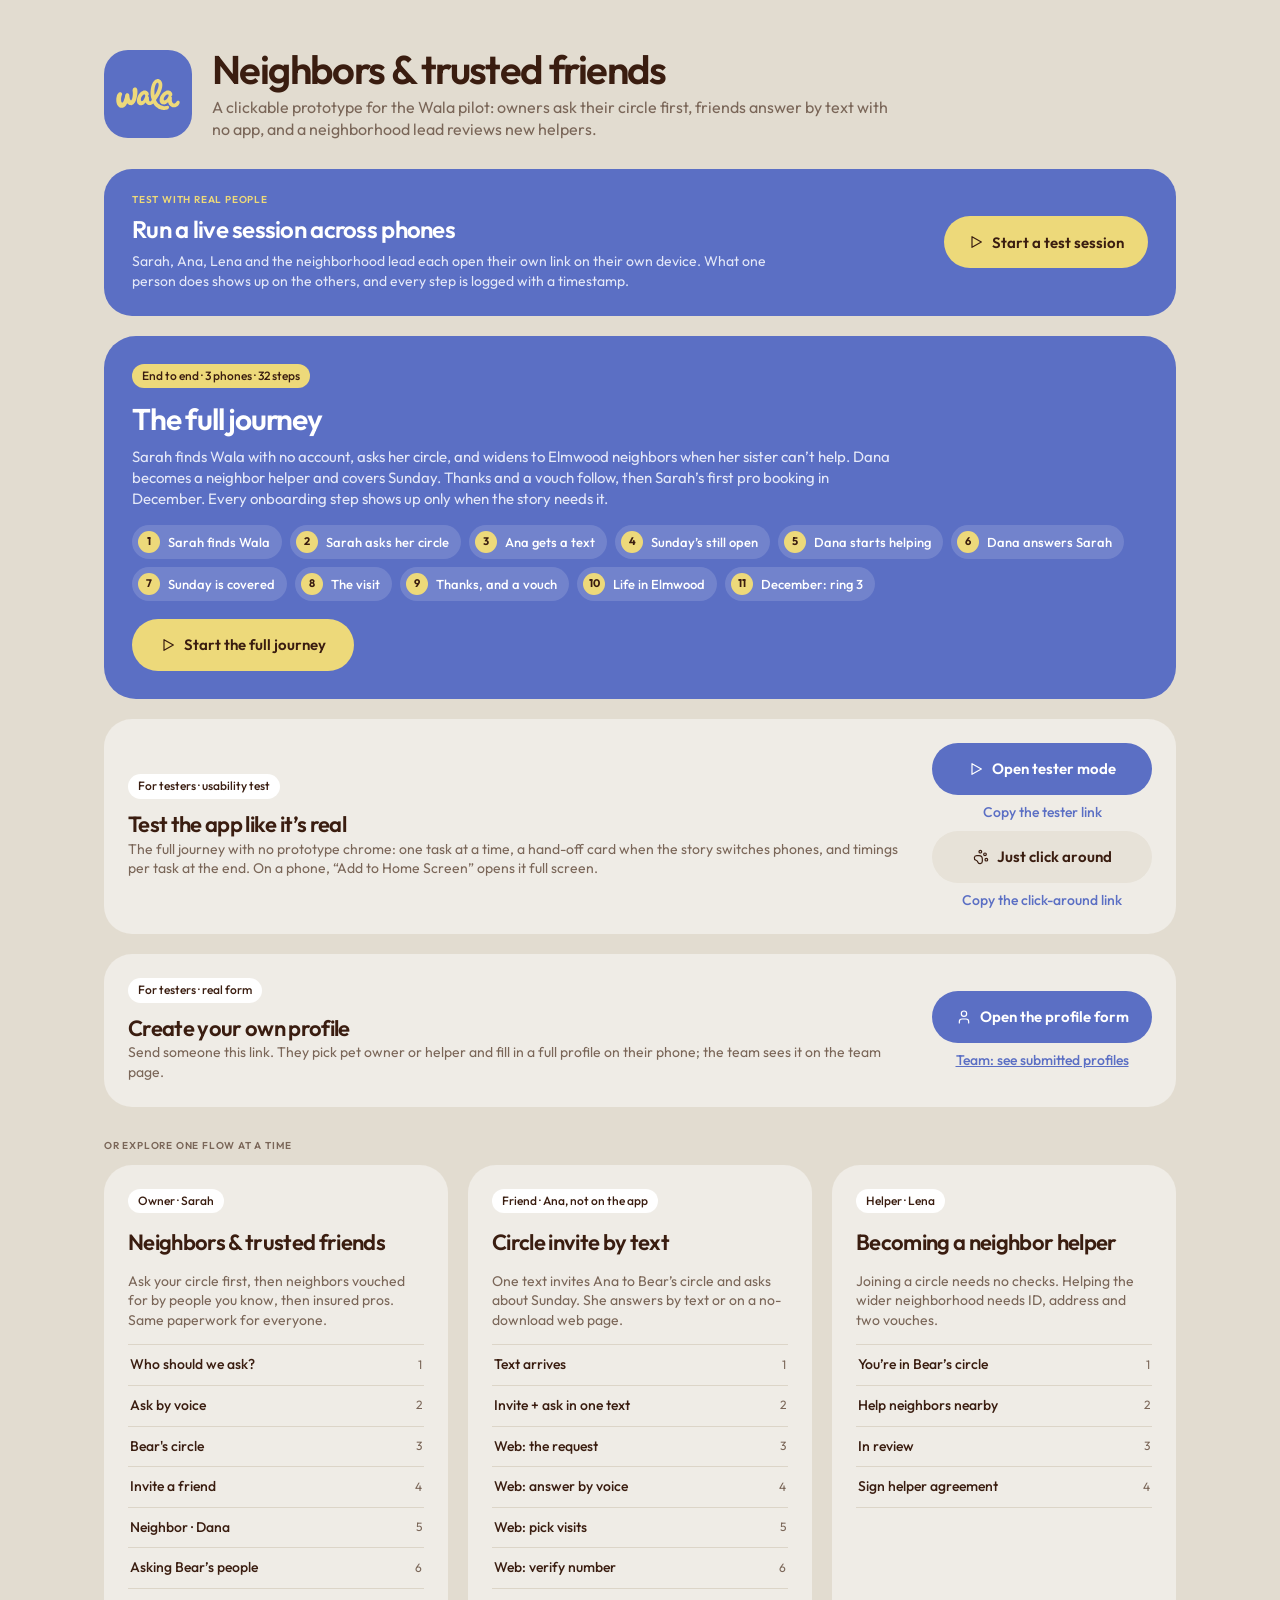
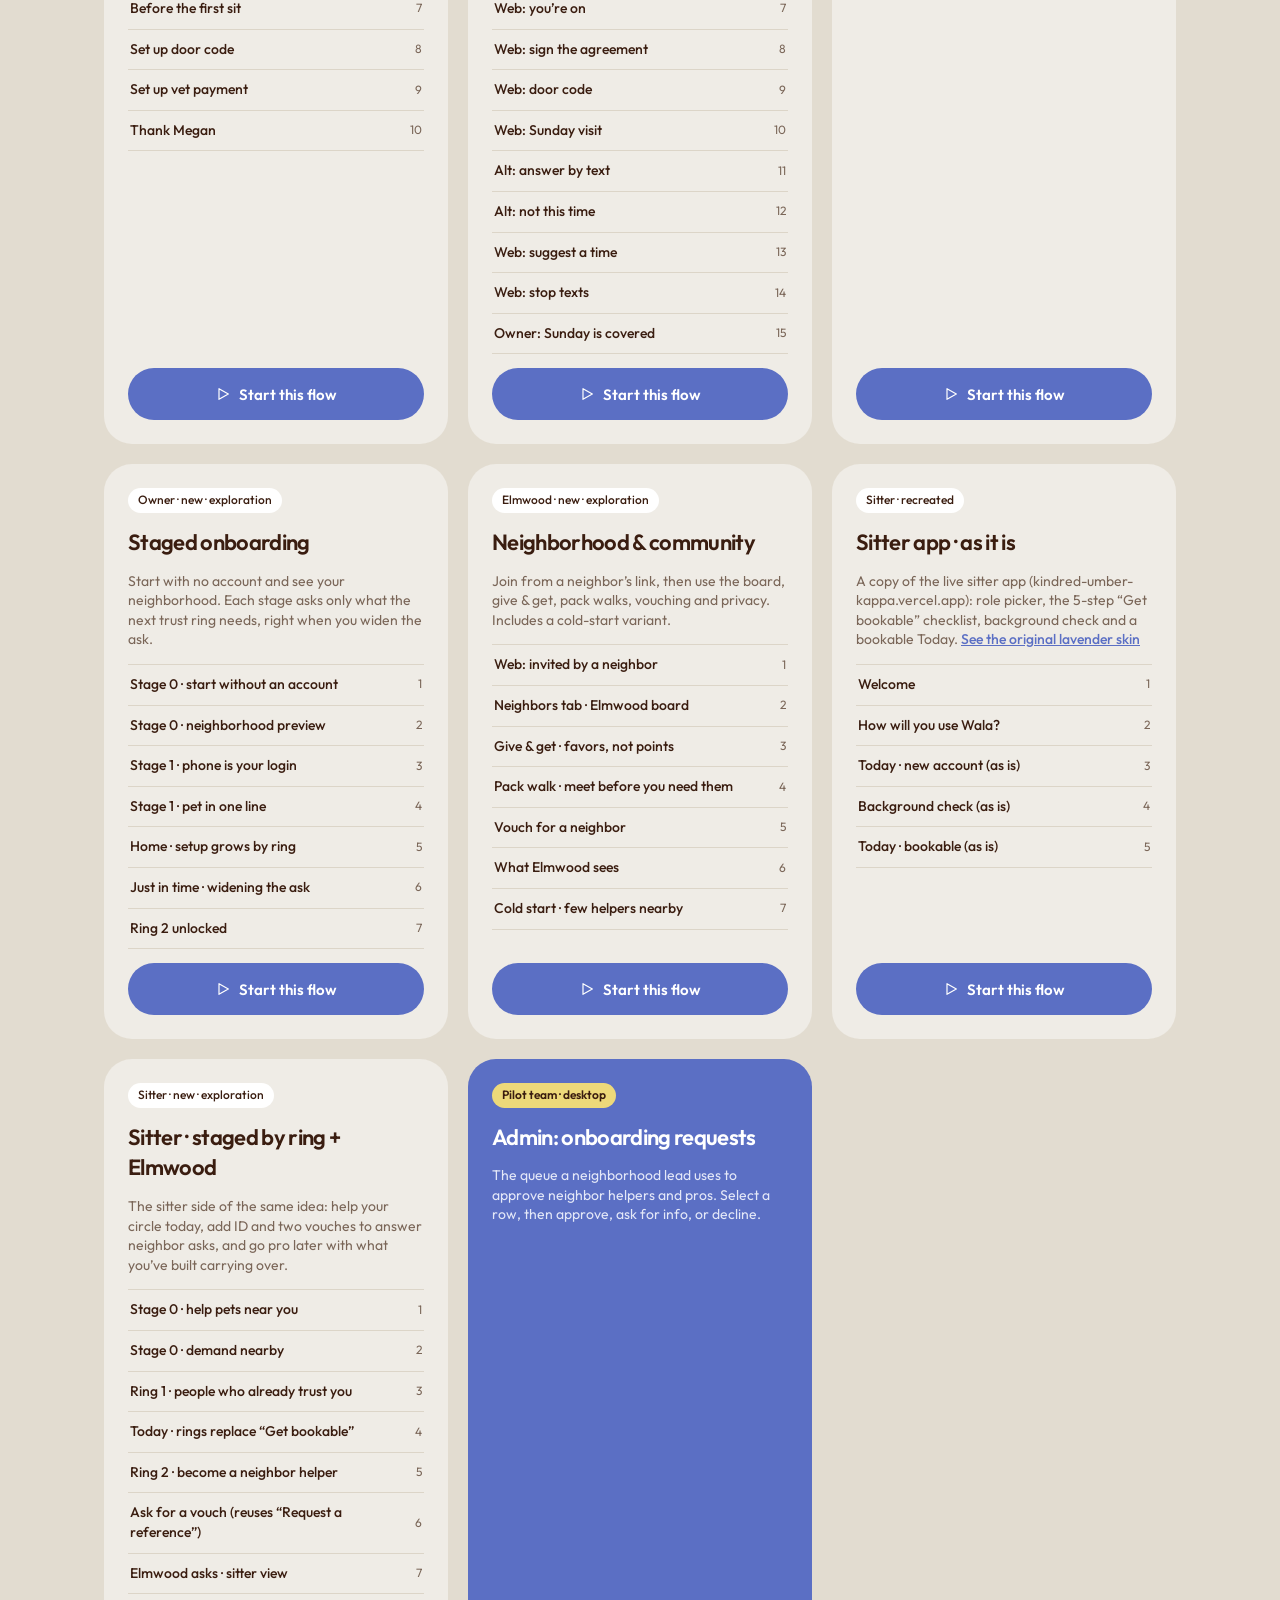
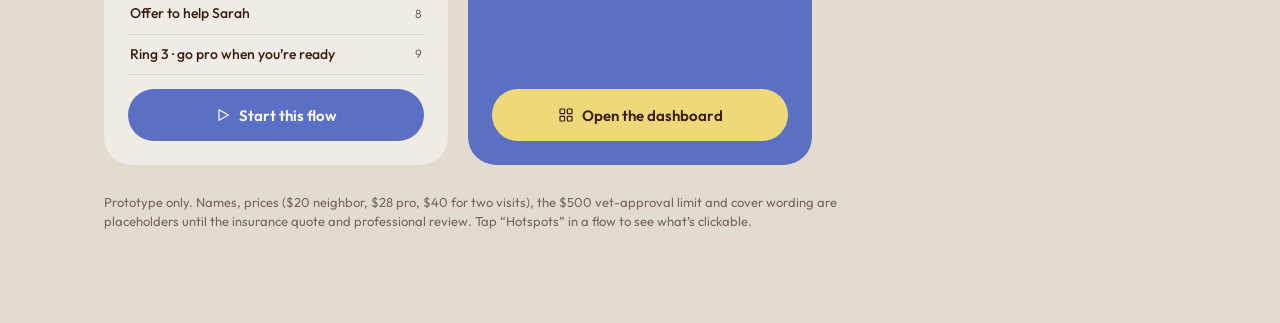
==== commit 582c620c: "Explore mode: click around freely on Sarah's, Ana's or Dana's phone (#/e, /explore/) Co-Authored-By:" ====
--- a/index.html
+++ b/index.html
@@ -16,7 +16,7 @@
 <link rel="preconnect" href="https://fonts.googleapis.com">
 <link rel="preconnect" href="https://fonts.gstatic.com" crossorigin>
 <link href="https://fonts.googleapis.com/css2?family=Outfit:wght@400;500;600;700&family=Fraunces:opsz,wght@9..144,600&family=Inter:wght@400;500;600&display=swap" rel="stylesheet">
-<link rel="stylesheet" href="styles.css?v=20261119a">
+<link rel="stylesheet" href="styles.css?v=20261119b">
 </head>
 <body>
 <div id="app"></div>
@@ -30,8 +30,9 @@
 <script src="screens-staged.js?v=20261118f"></script>
 <script src="screens-kindred.js?v=20261118f"></script>
 <script src="journey.js?v=20261118i"></script>
-<script src="tester.js?v=20261119a"></script>
+<script src="tester.js?v=20261119c"></script>
+<script src="explore.js?v=20261119a"></script>
 <script src="admin.js"></script>
-<script src="app.js?v=20261119a"></script>
+<script src="app.js?v=20261119c"></script>
 </body>
 </html>
--- a/styles.css
+++ b/styles.css
@@ -647,3 +647,10 @@
 .tres summary { cursor: pointer; font-weight: 600; }
 .tres table { width: 100%; border-collapse: collapse; margin-top: 10px; }
 .tres td, .tres th { text-align: left; padding: 6px 4px; border-top: 1px solid rgba(0,0,0,.06); vertical-align: top; }
+.ephones { display: flex; flex-direction: column; gap: 10px; }
+.ephone { display: flex; align-items: center; gap: 12px; text-align: left; padding: 14px; border-radius: 20px; background: var(--canvas); color: var(--ink); width: 100%; transition: transform .12s ease; }
+.ephone:active { transform: scale(.98); }
+.ephone .grow { display: flex; flex-direction: column; gap: 2px; font-size: 13px; line-height: 1.35; }
+.ephone .grow b { font-size: 15px; }
+.ephone .grow span { color: var(--mute); }
+.tbar .tbar-next + .tbar-next { margin-left: -4px; }
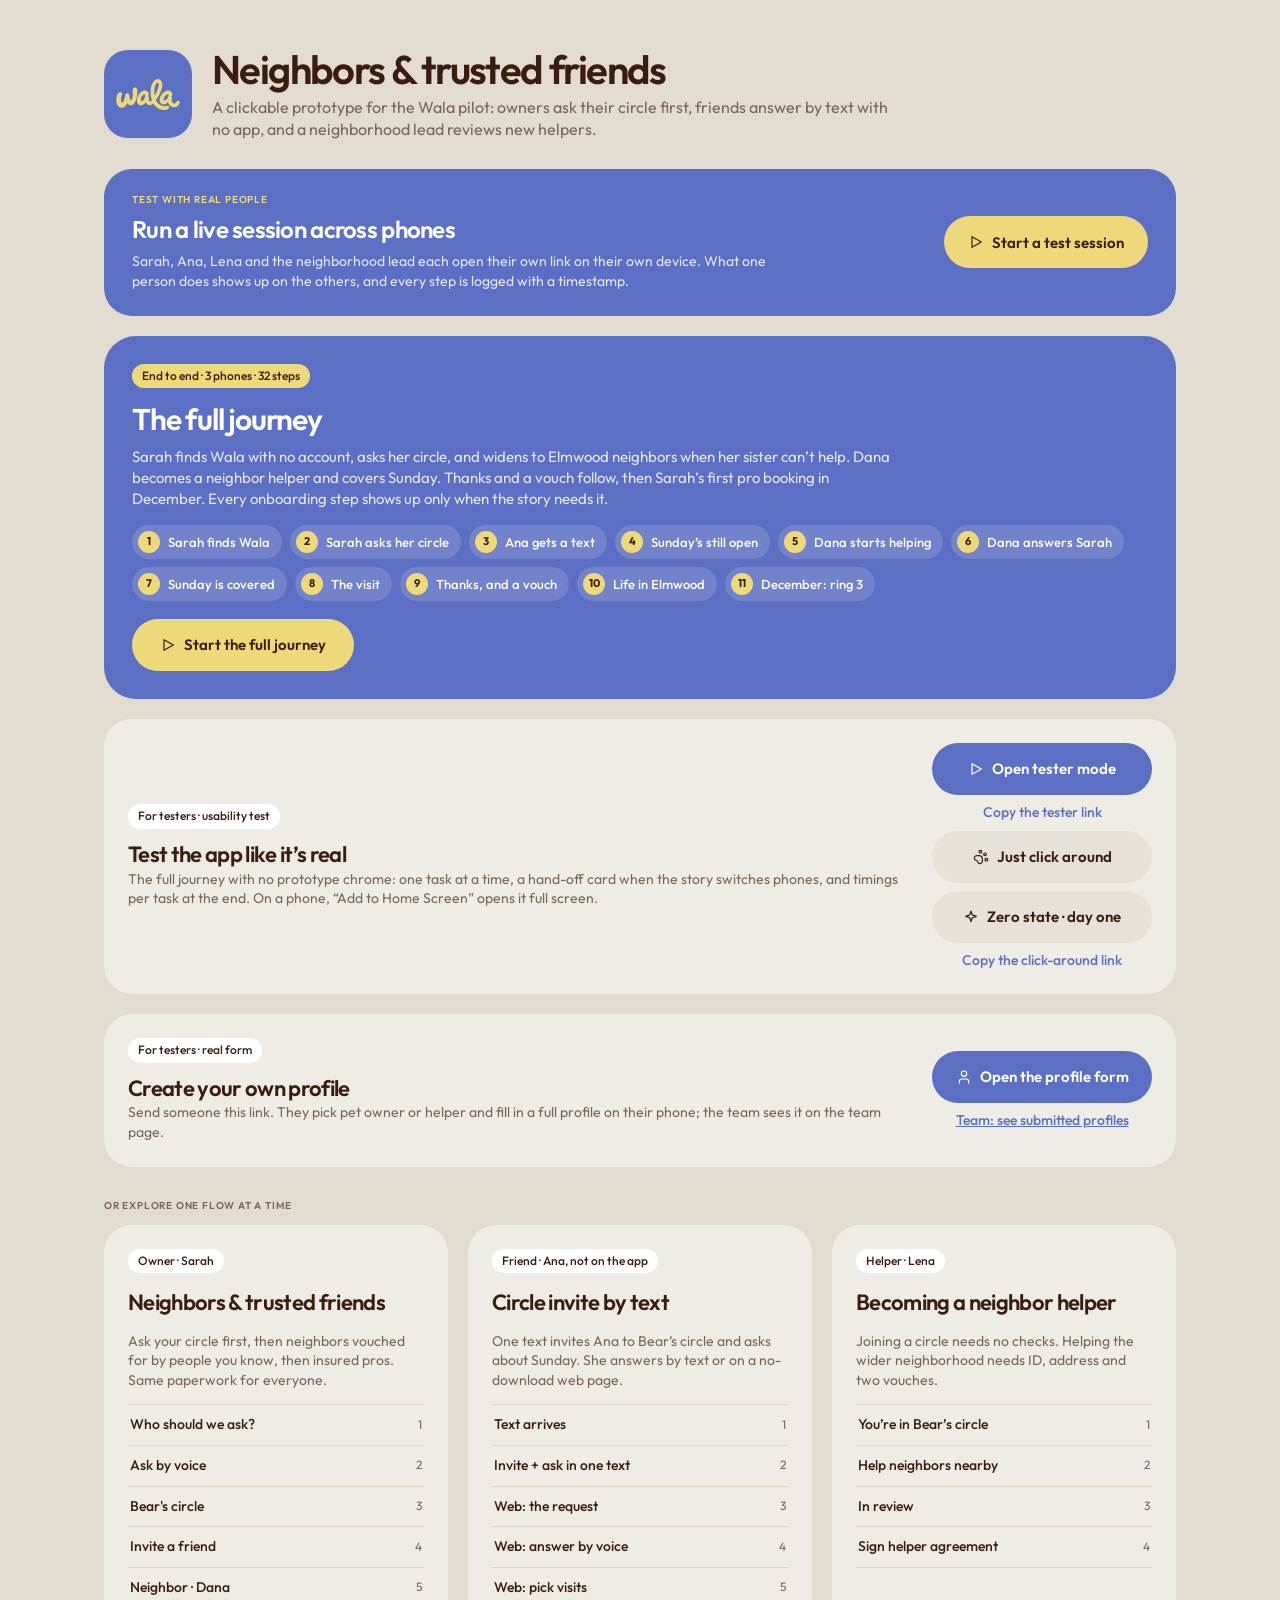
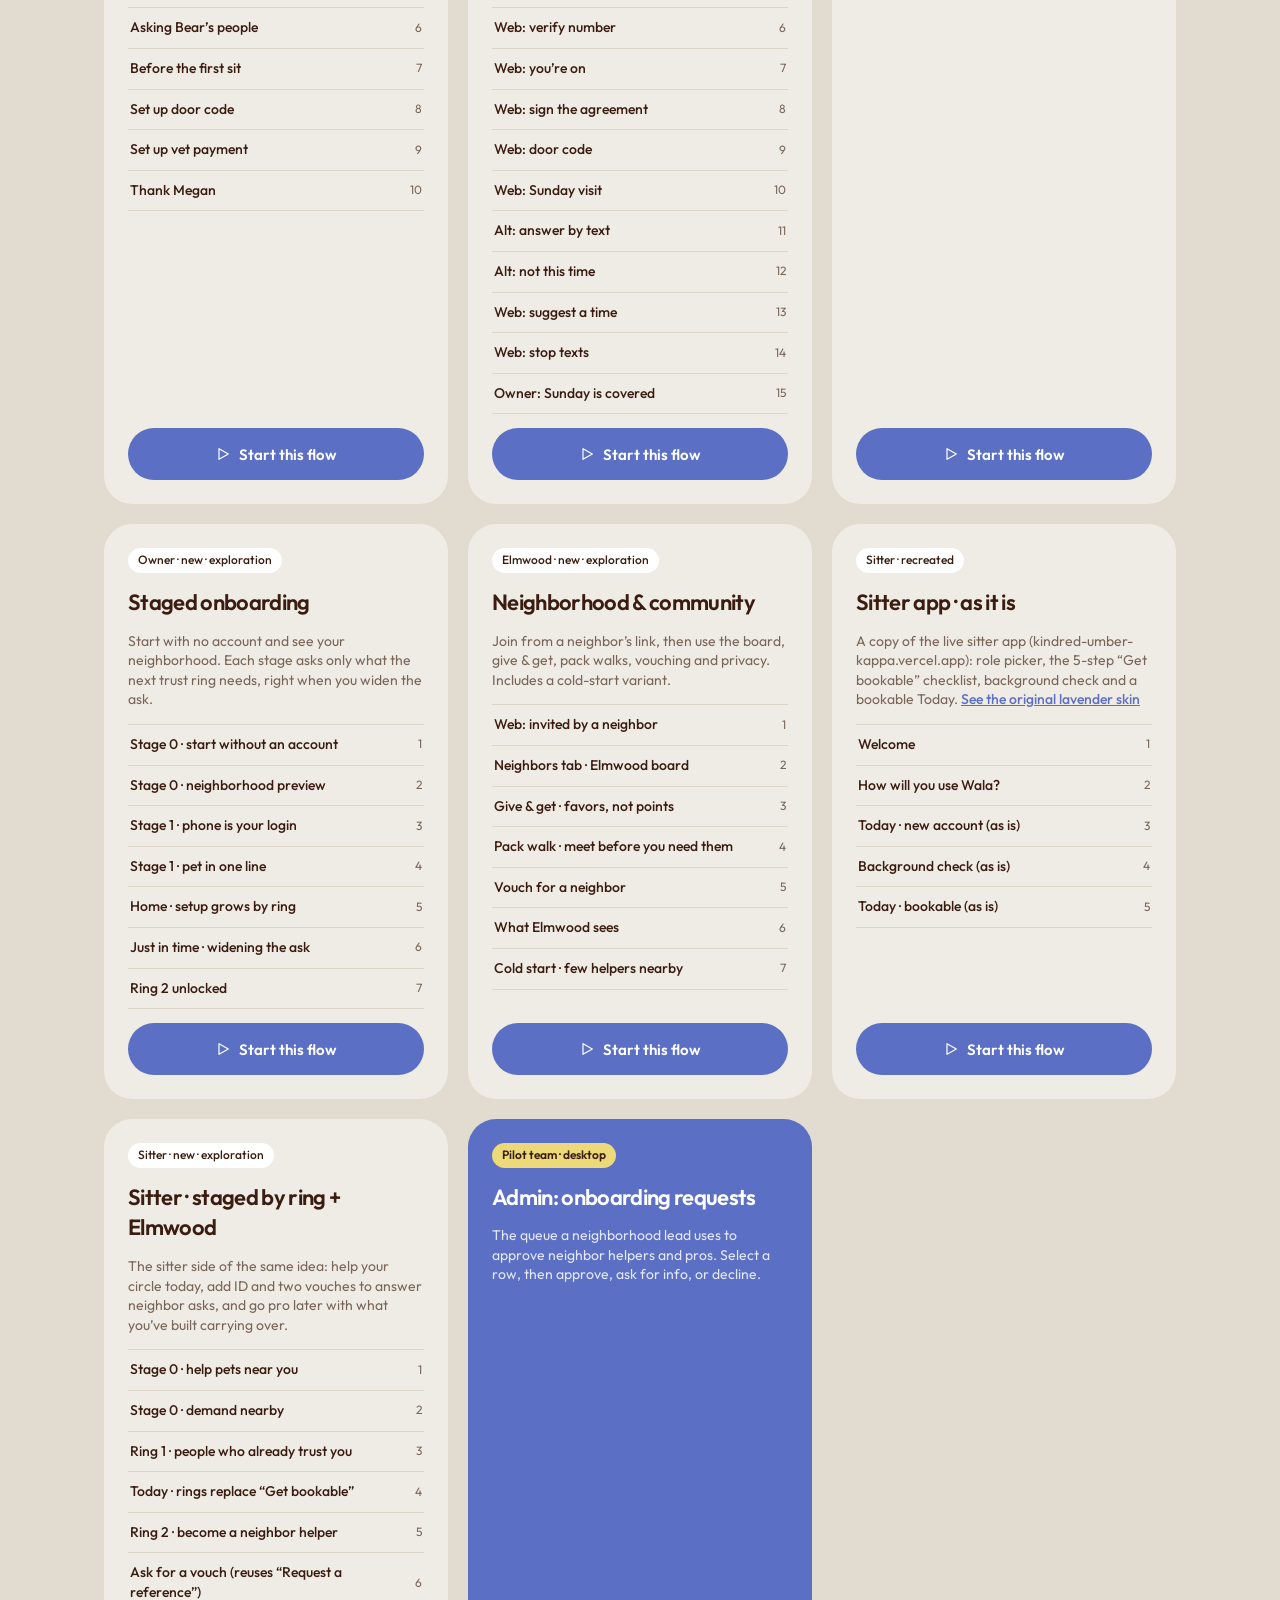
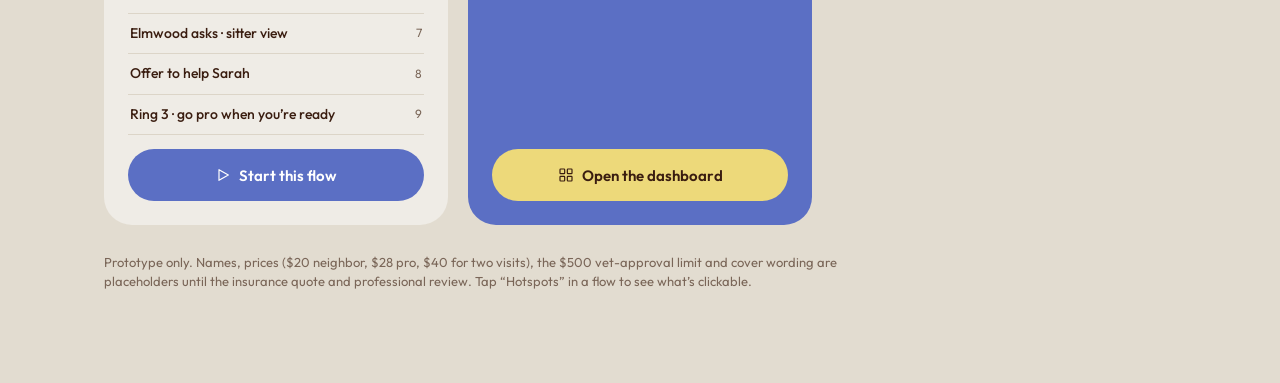
==== commit 0c57bcdd: "Zero state: day-one screens for new owner, new helper, circle friend and neighborhood lead (#/z, /ze" ====
--- a/index.html
+++ b/index.html
@@ -16,9 +16,33 @@
 <link rel="preconnect" href="https://fonts.googleapis.com">
 <link rel="preconnect" href="https://fonts.gstatic.com" crossorigin>
 <link href="https://fonts.googleapis.com/css2?family=Outfit:wght@400;500;600;700&family=Fraunces:opsz,wght@9..144,600&family=Inter:wght@400;500;600&display=swap" rel="stylesheet">
-<link rel="stylesheet" href="styles.css?v=20261119b">
+<link rel="stylesheet" href="styles.css?v=20261119e">
 </head>
 <body>
+<div id="boot" aria-hidden="true">
+  <svg class="boot-logo" viewBox="-20 -20 1161 588" xmlns="http://www.w3.org/2000/svg">
+    <defs>
+      <clipPath id="bootA1"><polygon points="330,140 600,140 600,355 655,355 655,480 330,480"/></clipPath>
+      <mask id="bootPenW" maskUnits="userSpaceOnUse" x="-20" y="-20" width="1161" height="588"><g transform="translate(5,13)" fill="none" stroke="#fff" stroke-width="108" stroke-linecap="round" stroke-linejoin="round"><path pathLength="1" style="animation-delay:0.05s;animation-duration:0.62s" d="M 68,250 C 45,320 40,430 100,465 C 150,480 170,420 180,380 C 188,330 185,280 200,265 C 222,255 228,330 240,380 C 255,440 300,440 320,380 C 340,320 335,210 330,160"/></g></mask>
+      <mask id="bootPenAL" maskUnits="userSpaceOnUse" x="-20" y="-20" width="1161" height="588"><g transform="translate(5,13)" fill="none" stroke="#fff" stroke-width="108" stroke-linecap="round" stroke-linejoin="round"><g clip-path="url(#bootA1)"><path pathLength="1" style="animation-delay:0.62s;animation-duration:0.42s" d="M 545,270 C 520,225 450,225 420,270 C 390,320 395,420 430,428 C 475,435 520,380 540,320 C 548,290 550,360 575,385 C 595,400 615,395 630,380"/></g><path pathLength="1" style="animation-delay:1.02s;animation-duration:0.55s" d="M 630,380 C 690,350 760,250 785,150 C 805,60 770,5 735,15 C 680,30 640,140 645,260 C 648,340 680,370 720,420 C 770,480 850,500 915,485"/></g></mask>
+      <mask id="bootPenA2" maskUnits="userSpaceOnUse" x="-20" y="-20" width="1161" height="588"><g transform="translate(5,13)" fill="none" stroke="#fff" stroke-width="108" stroke-linecap="round" stroke-linejoin="round"><path pathLength="1" style="animation-delay:1.55s;animation-duration:0.5s" d="M 960,270 C 930,225 860,225 820,265 C 785,310 790,410 830,420 C 880,428 930,370 950,320 C 960,300 965,380 985,410 C 1000,430 1030,430 1060,410 C 1080,395 1090,385 1100,385"/></g></mask>
+    </defs>
+    <path class="boot-ink" fill-rule="evenodd" mask="url(#bootPenW)" d="M104.714 509.997C98.9138 510.397 89.2138 510.197 82.7138 509.197C76.2138 508.197 70.4138 505.897 65.7138 503.997C61.0138 502.097 58.7138 500.597 54.7138 497.997C50.7138 495.397 45.1138 491.097 41.7138 488.197C38.3138 485.397 37.5138 484.697 34.3138 480.797C31.1138 476.897 25.5138 469.297 22.5138 464.797C19.5138 460.297 18.8138 459.097 16.5138 453.797C14.2138 448.497 10.7138 439.997 8.51381 432.797C6.31381 425.597 4.71381 418.297 3.31381 410.797C1.91381 403.297 0.813809 397.797 0.313809 387.797C-0.186191 377.797 0.013809 358.997 0.213809 350.797C0.413809 342.597 -0.0861909 346.797 1.31381 338.797C2.71381 330.797 5.91381 312.497 8.51381 302.797C11.1138 293.097 13.7138 287.097 16.7138 280.397C19.7138 273.697 22.9138 268.097 26.7138 262.497C30.5138 256.897 35.9138 250.497 39.3138 246.797C42.6138 243.097 43.6138 242.397 46.7138 240.397C49.8138 238.297 55.0138 235.797 57.7138 234.597C60.4138 233.497 59.7138 233.597 62.7138 233.397C65.7138 233.197 71.7138 232.697 75.7138 233.397C79.7138 234.097 83.3138 235.497 86.7138 237.597C90.1138 239.697 93.8138 243.097 96.1138 245.797C98.5138 248.497 99.8138 251.497 101.014 253.797C102.114 256.097 102.814 256.597 103.114 259.797C103.514 262.997 104.514 266.997 103.114 272.797C101.714 278.597 96.8138 288.097 94.5138 294.797C92.2138 301.497 90.8138 305.797 89.3138 312.797C87.7138 319.797 86.1138 329.797 85.3138 336.797C84.4138 343.797 84.2138 348.097 84.2138 354.797C84.2138 361.497 84.6138 369.997 85.3138 376.797C86.0138 383.597 87.0138 389.997 88.5138 395.797C90.1138 401.597 92.5138 408.197 94.5138 411.797C96.5138 415.397 99.0138 416.497 100.714 417.497C102.414 418.597 103.514 418.297 104.714 418.197C105.914 418.097 105.814 418.497 107.714 417.097C109.614 415.697 113.314 413.197 116.114 409.797C119.014 406.397 121.814 402.497 124.914 396.797C128.014 391.097 131.114 385.797 134.914 375.797C138.714 365.797 144.714 347.797 147.914 336.797C151.114 325.797 152.514 318.097 154.114 309.797C155.714 301.497 155.914 293.097 157.314 286.797C158.714 280.497 160.114 276.397 162.514 271.797C164.914 267.197 168.814 262.197 171.714 259.397C174.614 256.497 177.014 255.797 179.714 254.497C182.414 253.297 184.214 252.097 187.714 251.597C191.214 251.097 196.914 250.897 200.714 251.397C204.514 251.897 207.714 253.197 210.714 254.697C213.714 256.197 216.314 257.897 218.714 260.297C221.114 262.697 223.014 264.897 224.914 268.797C226.814 272.697 229.014 277.597 230.114 283.797C231.214 289.997 230.814 299.997 231.314 305.797C231.814 311.597 231.614 311.097 233.314 318.797C235.014 326.497 239.314 344.297 241.514 351.797C243.714 359.297 244.614 360.097 246.614 363.797C248.514 367.497 251.314 371.597 253.314 373.797C255.314 375.997 257.314 376.397 258.714 376.997C260.114 377.497 260.314 377.497 261.714 376.997C263.114 376.397 265.214 375.497 266.914 373.797C268.614 372.097 269.914 370.597 271.914 366.797C273.914 362.997 276.914 356.297 278.914 350.797C280.914 345.297 282.214 341.097 283.914 333.797C285.614 326.497 287.714 317.297 289.114 306.797C290.514 296.297 291.714 281.097 292.214 270.797C292.714 260.497 292.814 255.497 292.214 244.797C291.514 234.097 289.014 214.997 288.314 206.797C287.614 198.597 287.514 200.797 288.214 195.797C288.914 190.797 290.814 181.797 292.514 176.797C294.314 171.797 296.614 168.497 298.714 165.497C300.814 162.497 301.914 161.097 305.214 158.797C308.614 156.497 314.814 153.197 318.714 151.597C322.614 149.997 325.914 149.797 328.714 149.397C331.514 148.997 333.014 148.997 335.714 149.397C338.414 149.797 341.714 150.397 344.714 151.597C347.714 152.797 351.114 154.697 353.714 156.597C356.314 158.497 358.414 160.797 360.114 162.797C361.914 164.797 362.714 166.497 364.014 168.797C365.314 171.097 366.514 172.797 367.914 176.797C369.214 180.797 371.114 184.597 372.114 192.797C373.214 200.997 374.414 212.997 374.214 225.797C374.014 238.597 373.114 253.597 371.114 269.797C369.114 285.997 365.214 308.097 362.114 322.797C359.114 337.497 356.914 345.497 352.914 357.797C348.914 370.097 342.014 387.497 338.014 396.797C334.014 406.097 331.714 408.997 328.914 413.797C326.114 418.597 323.914 421.797 320.914 425.797C317.914 429.797 315.014 433.597 310.714 437.797C306.314 441.997 300.214 447.497 294.714 450.997C289.214 454.497 283.414 457.097 277.714 458.997C272.014 460.897 266.714 462.097 260.714 462.297C254.714 462.497 247.514 461.497 241.714 460.197C235.914 458.897 230.714 456.997 225.714 454.497C220.714 451.997 216.914 449.597 211.714 445.197C206.514 440.897 198.114 430.497 194.714 428.197C191.314 425.997 195.214 425.997 191.514 431.797C187.814 437.597 179.014 454.197 172.714 463.097C166.414 471.997 158.814 479.997 153.714 485.197C148.614 490.497 145.714 492.197 142.014 494.797C138.314 497.397 135.714 498.997 131.714 501.097C127.714 503.097 122.214 505.497 117.714 506.997C113.214 508.497 110.514 509.597 104.714 509.997Z"/>
+    <path class="boot-ink" fill-rule="evenodd" mask="url(#bootPenAL)" d="M857.714 546.997C849.514 547.497 836.514 547.797 827.714 547.297C818.914 546.797 813.714 545.997 804.714 543.997C795.714 541.897 784.214 538.997 773.714 534.997C763.214 530.997 751.914 525.797 741.714 519.997C731.514 514.197 721.814 507.397 712.714 500.197C703.614 492.997 694.514 484.497 687.214 476.797C679.914 469.097 674.314 461.697 668.714 454.097C663.114 446.497 656.514 434.897 653.714 431.097C650.914 427.297 655.014 428.797 651.714 431.397C648.414 434.097 639.414 442.897 633.714 446.997C628.014 451.097 623.214 453.597 617.714 455.997C612.214 458.397 605.514 460.197 600.714 461.197C595.914 462.297 592.714 462.297 588.714 462.297C584.714 462.297 581.614 462.297 576.714 461.197C571.814 460.097 564.814 458.297 559.314 455.797C553.814 453.297 548.314 449.897 543.714 446.197C539.114 442.597 535.914 439.497 531.714 434.097C527.514 428.697 522.514 415.297 518.714 413.997C514.914 412.697 513.214 421.397 508.714 426.297C504.214 431.197 497.714 438.297 491.714 443.197C485.714 448.197 479.714 452.497 472.714 455.997C465.714 459.497 457.514 462.697 449.714 464.197C441.914 465.797 433.014 465.997 425.714 465.297C418.414 464.597 412.014 462.797 405.714 459.997C399.414 457.097 392.614 452.597 387.714 448.197C382.814 443.897 379.214 437.897 376.514 433.797C373.814 429.697 373.014 427.497 371.514 423.797C370.014 420.097 368.714 417.097 367.514 411.797C366.314 406.497 364.814 398.597 364.214 391.797C363.714 384.997 363.714 377.997 364.214 370.797C364.714 363.597 365.114 358.297 367.314 348.797C369.514 339.297 373.514 324.597 377.514 313.797C381.514 302.997 386.014 293.497 391.514 283.797C397.014 274.097 403.614 264.197 410.314 255.797C417.014 247.397 426.514 238.397 431.714 233.397C436.914 228.297 437.014 228.697 441.714 225.597C446.414 222.497 454.214 217.397 459.714 214.497C465.214 211.697 469.914 210.097 474.714 208.597C479.514 207.097 483.414 206.097 488.714 205.397C494.014 204.697 500.214 203.797 506.714 204.397C513.214 204.897 522.414 207.097 527.714 208.597C533.014 210.097 535.314 211.697 538.714 213.597C542.114 215.497 544.514 216.797 548.014 219.797C551.514 222.797 556.714 227.997 559.714 231.497C562.714 234.997 564.014 237.397 565.914 240.797C567.814 244.197 569.514 247.797 570.914 251.797C572.314 255.797 573.614 261.297 574.114 264.797C574.714 268.297 574.414 270.297 574.214 272.797C574.014 275.297 573.814 277.097 572.914 279.797C572.014 282.497 570.214 286.497 568.914 288.797C567.614 291.097 567.114 291.797 564.914 293.797C562.814 295.797 555.314 298.097 555.914 300.797C556.514 303.497 565.514 306.497 568.714 309.797C571.914 313.197 573.514 316.997 574.914 320.797C576.314 324.597 576.814 326.497 577.214 332.797C577.614 339.097 576.414 350.497 577.314 358.797C578.214 367.097 581.014 377.497 582.514 382.797C584.014 388.097 585.114 388.697 586.514 390.797C587.914 392.897 589.514 394.197 590.714 395.197C591.914 396.297 592.414 396.597 593.714 396.997C595.014 397.297 596.514 397.797 598.714 397.197C600.914 396.597 603.114 396.097 606.714 393.197C610.314 390.297 616.814 383.697 620.114 379.797C623.514 375.897 627.814 378.297 627.014 369.797C626.214 361.297 618.314 340.297 615.514 328.797C612.714 317.297 611.814 312.297 610.314 300.797C608.714 289.297 606.914 272.997 606.214 259.797C605.514 246.597 605.414 236.497 606.214 221.797C607.014 207.097 608.914 187.297 611.314 171.797C613.714 156.297 617.614 140.097 620.514 128.797C623.414 117.497 625.814 111.397 628.514 103.797C631.214 96.1966 633.714 90.0966 636.714 83.3966C639.714 76.6966 642.814 70.2966 646.514 63.7966C650.214 57.2966 654.614 50.1966 658.714 44.4966C662.814 38.7966 666.214 34.7966 671.214 29.7966C676.214 24.7966 683.614 18.4966 688.414 14.7966C693.314 11.0966 695.914 9.7966 700.314 7.7966C704.714 5.7966 710.314 3.8966 714.714 2.5966C719.114 1.3966 722.914 0.796604 726.714 0.396604C730.514 -0.00339594 733.214 -0.203396 737.714 0.296604C742.214 0.796604 749.014 2.1966 753.714 3.5966C758.414 4.9966 761.914 6.4966 765.714 8.4966C769.514 10.4966 773.014 12.5966 776.714 15.5966C780.414 18.5966 784.414 22.2966 788.114 26.7966C791.914 31.2966 795.514 35.9966 799.014 42.7966C802.414 49.5966 806.514 59.5966 808.914 67.7966C811.214 75.9966 812.414 82.9966 813.114 91.7966C813.814 100.597 813.714 112.097 813.214 120.797C812.714 129.497 811.514 135.997 810.114 143.797C808.714 151.597 807.114 159.297 804.914 167.797C802.714 176.297 801.014 183.097 796.914 194.797C792.714 206.497 785.914 224.097 779.914 237.797C773.914 251.497 767.114 264.997 761.014 276.797C754.814 288.597 749.714 297.297 742.914 308.797C736.114 320.297 726.614 335.497 719.914 345.797C713.214 356.097 705.514 366.097 702.514 370.797C699.514 375.497 699.614 369.297 701.614 373.797C703.614 378.297 709.314 389.697 714.514 397.797C719.714 405.897 725.914 414.597 732.714 422.297C739.514 429.897 749.214 438.497 755.414 443.797C761.614 449.097 764.314 450.597 769.714 453.997C775.114 457.397 780.014 460.597 787.714 464.097C795.414 467.597 806.914 472.297 815.714 474.997C824.514 477.697 832.514 479.197 840.714 480.197C848.914 481.297 858.014 481.397 864.714 481.197C871.414 480.997 874.914 480.397 880.714 479.197C886.514 478.097 894.714 475.197 899.714 474.397C904.714 473.597 907.414 473.797 910.714 474.297C914.014 474.797 917.114 476.197 919.714 477.597C922.314 478.997 924.114 480.097 926.114 482.797C928.214 485.497 930.914 489.997 931.914 493.797C932.914 497.597 932.814 501.997 932.114 505.797C931.414 509.597 929.914 513.497 927.914 516.797C925.914 520.097 923.214 523.097 920.214 525.797C917.114 528.497 913.814 530.797 909.714 532.997C905.614 535.197 901.214 537.097 895.714 538.997C890.214 540.897 883.014 542.897 876.714 544.197C870.414 545.497 865.914 546.497 857.714 546.997Z M680.714 287.797C684.114 282.097 693.314 266.997 700.014 253.797C706.714 240.597 714.714 223.597 720.914 208.797C727.014 193.997 732.814 177.597 736.914 164.797C740.914 151.997 743.214 141.297 745.114 131.797C747.014 122.297 747.914 115.297 748.214 107.797C748.514 100.297 747.714 91.5966 747.114 86.7966C746.614 81.9966 746.114 81.6966 744.914 78.7966C743.714 75.8966 741.214 71.5966 739.714 69.4966C738.214 67.4966 737.414 67.3966 735.714 66.4966C734.014 65.6966 731.714 64.4966 729.714 64.3966C727.714 64.1966 725.914 64.7966 723.714 65.5966C721.514 66.3966 718.914 67.6966 716.714 69.3966C714.514 71.0966 712.614 72.8966 710.314 75.7966C707.914 78.6966 705.614 81.0966 702.514 86.7966C699.414 92.4966 695.014 99.9966 691.514 109.797C688.014 119.597 683.714 136.097 681.314 145.797C678.914 155.497 678.514 158.797 677.314 167.797C676.114 176.797 674.714 186.797 674.214 199.797C673.714 212.797 674.014 235.597 674.214 245.797C674.414 255.997 674.614 254.097 675.314 260.797C676.014 267.497 677.614 281.197 678.314 285.797C679.014 290.397 679.314 287.897 679.714 288.197C680.114 288.597 677.314 293.497 680.714 287.797Z M456.214 390.797C459.514 389.597 463.614 387.697 467.714 384.197C471.814 380.797 476.314 375.997 480.714 370.097C485.114 364.197 490.214 355.697 493.914 348.797C497.614 341.897 500.414 335.497 502.914 328.797C505.414 322.097 507.714 313.797 509.114 308.797C510.514 303.797 510.814 301.997 511.114 298.797C511.514 295.597 511.714 292.997 511.214 289.797C510.714 286.597 509.314 282.197 507.914 279.797C506.514 277.397 504.714 276.497 502.714 275.597C500.714 274.697 498.214 274.297 495.714 274.297C493.214 274.297 490.514 274.697 487.714 275.597C484.914 276.497 481.514 277.997 478.714 279.597C475.914 281.197 473.414 282.997 470.714 285.397C468.014 287.697 464.814 290.897 462.314 293.797C459.714 296.697 458.014 299.097 455.514 302.797C453.014 306.497 449.814 311.497 447.514 315.797C445.214 320.097 443.214 324.597 441.514 328.797C439.814 332.997 438.714 336.097 437.514 340.797C436.314 345.497 434.814 351.997 434.314 356.797C433.714 361.597 434.014 366.497 434.214 369.797C434.414 373.097 434.614 374.097 435.514 376.797C436.414 379.497 438.314 383.797 439.514 385.797C440.714 387.797 441.314 388.097 442.714 388.997C444.114 389.897 445.514 390.897 447.714 391.197C449.914 391.497 452.814 391.997 456.214 390.797Z"/>
+    <path class="boot-ink" fill-rule="evenodd" mask="url(#bootPenA2)" d="M1024.71 500.997C1020.21 501.497 1020.51 501.497 1016.71 501.197C1012.91 500.897 1007.01 500.397 1001.71 499.197C996.414 497.997 990.214 496.197 984.714 493.997C979.214 491.797 973.214 488.597 968.714 485.997C964.214 483.397 961.914 481.797 957.714 478.197C953.514 474.697 947.614 469.697 943.314 464.797C938.914 459.897 935.014 454.297 931.514 448.797C928.014 443.297 925.214 437.697 922.414 431.797C919.614 425.897 918.414 414.197 914.714 413.197C911.014 412.197 905.514 421.697 900.014 425.797C894.514 429.897 888.214 434.497 881.714 438.097C875.214 441.597 867.414 444.897 860.714 446.997C854.014 448.997 848.514 450.097 841.714 450.297C834.914 450.497 826.414 449.797 819.714 448.197C813.014 446.697 806.314 443.297 801.714 441.097C797.114 438.797 795.514 437.497 792.214 434.797C789.014 432.097 784.914 427.797 782.314 424.797C779.614 421.797 778.314 419.797 776.514 416.797C774.714 413.797 773.014 410.597 771.514 406.797C770.014 402.997 768.614 398.797 767.514 393.797C766.514 388.797 765.314 384.097 765.214 376.797C765.214 369.497 765.714 358.797 767.314 349.797C768.814 340.797 771.014 332.297 774.514 322.797C778.014 313.297 783.414 301.997 788.514 292.797C793.614 283.597 798.614 276.197 805.314 267.797C812.014 259.397 820.614 249.697 828.714 242.397C836.814 234.997 846.914 228.097 853.714 223.597C860.514 219.097 864.714 217.397 869.714 215.097C874.714 212.697 878.214 211.197 883.714 209.597C889.214 207.997 896.914 206.297 902.714 205.397C908.514 204.497 912.214 203.797 918.714 204.397C925.214 204.897 935.914 207.097 941.714 208.597C947.514 210.197 949.414 211.197 953.714 213.697C958.014 216.097 963.914 219.997 967.714 223.397C971.514 226.697 974.314 230.397 976.714 233.497C979.114 236.597 980.314 238.397 982.014 241.797C983.714 245.197 985.514 249.097 986.914 253.797C988.214 258.497 989.614 265.997 990.114 269.797C990.714 273.597 990.614 273.497 990.114 276.797C989.614 280.097 988.114 286.297 986.914 289.797C985.714 293.297 984.814 295.197 982.914 297.797C981.014 300.397 978.414 303.197 975.714 305.197C973.014 307.197 968.414 308.897 967.014 309.797C965.514 310.697 965.214 309.197 967.014 310.797C968.814 312.397 975.014 315.997 977.714 319.497C980.414 322.997 982.514 323.097 983.114 331.797C983.714 340.497 981.214 362.097 981.214 371.797C981.214 381.497 982.414 384.597 983.314 389.797C984.214 394.997 984.514 397.797 986.514 402.797C988.614 407.797 992.514 415.697 995.714 420.097C998.914 424.497 1003.41 427.197 1005.71 428.997C1008.01 430.797 1007.21 430.297 1009.71 430.997C1012.21 431.597 1017.71 432.697 1020.71 432.897C1023.71 432.997 1024.51 432.997 1027.71 431.997C1030.91 430.997 1036.41 428.797 1039.71 426.997C1043.01 425.197 1045.11 423.397 1047.71 421.197C1050.31 418.997 1051.21 418.497 1055.11 413.797C1059.11 409.097 1067.61 396.997 1071.21 392.797C1074.81 388.597 1074.61 389.797 1076.71 388.597C1078.81 387.397 1080.71 386.297 1083.71 385.597C1086.71 384.897 1091.41 384.097 1094.71 384.297C1098.01 384.497 1101.21 385.597 1103.71 386.597C1106.21 387.597 1107.51 388.397 1109.71 390.397C1111.91 392.397 1115.01 395.197 1116.71 398.597C1118.41 401.997 1120.01 406.097 1120.21 410.797C1120.41 415.497 1119.61 420.997 1117.91 426.797C1116.21 432.597 1113.91 438.997 1109.91 445.797C1105.91 452.597 1099.31 461.897 1094.11 467.797C1088.91 473.697 1084.41 476.997 1078.71 480.997C1073.01 484.997 1065.51 489.197 1059.71 492.097C1053.91 494.897 1049.51 496.497 1043.71 497.997C1037.91 499.497 1029.21 500.397 1024.71 500.997Z M859.214 377.797C862.414 376.897 866.714 375.297 870.714 372.997C874.714 370.697 878.714 367.997 883.214 363.797C887.714 359.597 892.914 354.297 897.714 348.097C902.514 341.897 907.914 333.797 911.914 326.797C915.914 319.797 919.714 311.297 921.914 305.797C924.114 300.297 924.614 297.097 925.114 293.797C925.714 290.497 925.314 287.797 925.114 285.797C924.914 283.797 925.114 283.697 923.914 281.797C922.714 279.897 920.714 276.197 917.714 274.697C914.714 273.097 909.214 272.397 905.714 272.397C902.214 272.397 900.214 273.197 896.714 274.597C893.214 275.997 888.014 278.597 884.714 280.597C881.414 282.597 880.314 283.197 876.714 286.397C873.114 289.597 867.514 294.697 863.314 299.797C859.114 304.897 854.514 311.997 851.514 316.797C848.514 321.597 847.314 324.497 845.514 328.797C843.714 333.097 841.714 338.597 840.514 342.797C839.314 346.997 838.714 350.597 838.314 353.797C837.914 356.997 837.814 358.997 838.314 361.797C838.714 364.597 839.814 368.497 841.014 370.797C842.214 373.097 843.614 374.597 845.414 375.797C847.214 376.997 849.414 377.897 851.714 378.197C854.014 378.497 856.014 378.697 859.214 377.797Z"/>
+  </svg>
+  <div class="boot-dots"><i></i><i></i><i></i></div>
+</div>
+<script>
+(function () { // app-launch splash: only for tester / explore links, once per page load
+  var b = document.getElementById('boot');
+  if (!/^#\/(t|e|z)(\/|$)/.test(location.hash)) { b.remove(); return; }
+  var still = matchMedia('(prefers-reduced-motion: reduce)').matches;
+  setTimeout(function () { b.classList.add('done'); }, still ? 300 : 2050);
+  setTimeout(function () { b.classList.add('out'); }, still ? 600 : 2600);
+  setTimeout(function () { b.remove(); }, still ? 900 : 3050);
+})();
+</script>
 <div id="app"></div>
 <div id="toast" role="status" aria-live="polite"></div>
 <script src="config.js"></script>
@@ -30,9 +54,10 @@
 <script src="screens-staged.js?v=20261118f"></script>
 <script src="screens-kindred.js?v=20261118f"></script>
 <script src="journey.js?v=20261118i"></script>
-<script src="tester.js?v=20261119c"></script>
-<script src="explore.js?v=20261119a"></script>
+<script src="tester.js?v=20261119d"></script>
+<script src="zero.js?v=20261119a"></script>
+<script src="explore.js?v=20261119b"></script>
 <script src="admin.js"></script>
-<script src="app.js?v=20261119c"></script>
+<script src="app.js?v=20261119d"></script>
 </body>
 </html>
--- a/styles.css
+++ b/styles.css
@@ -654,3 +654,39 @@
 .ephone .grow b { font-size: 15px; }
 .ephone .grow span { color: var(--mute); }
 .tbar .tbar-next + .tbar-next { margin-left: -4px; }
+.tbar a.tbar-next { text-decoration: none; }
+
+/* ---------- app-launch splash: the wala logo writes itself ---------- */
+#boot { position: fixed; inset: 0; z-index: 100; display: flex; flex-direction: column; align-items: center; justify-content: center; gap: 28px; background: var(--canvas); transition: opacity .45s ease; }
+#boot.out { opacity: 0; pointer-events: none; }
+.boot-logo { width: min(56vw, 240px); height: auto; overflow: visible; }
+.boot-ink { fill: var(--peri); }
+#boot mask path { stroke-dasharray: 1 1; stroke-dashoffset: 1; animation-name: bootWrite; animation-timing-function: cubic-bezier(.45,.05,.4,1); animation-fill-mode: forwards; }
+@keyframes bootWrite { to { stroke-dashoffset: 0; } }
+#boot.done .boot-ink { mask: none; }
+#boot.done .boot-logo { animation: bootSettle .5s ease both; }
+@keyframes bootSettle { 40% { transform: scale(1.04); } }
+.boot-dots { display: flex; gap: 6px; height: 8px; opacity: 0; animation: fade .3s 1.2s ease forwards; }
+.boot-dots i { width: 7px; height: 7px; border-radius: 50%; background: var(--peri); opacity: .35; animation: bootDot 1s ease-in-out infinite; }
+.boot-dots i:nth-child(2) { animation-delay: .15s; } .boot-dots i:nth-child(3) { animation-delay: .3s; }
+@keyframes bootDot { 50% { opacity: 1; transform: translateY(-3px); } }
+@media (prefers-reduced-motion: reduce) { #boot mask path { animation: none; stroke-dashoffset: 0; } .boot-dots { display: none; } #boot.done .boot-logo { animation: none; } }
+
+/* ---------- zero state (#/z) ---------- */
+.screen.enter-fade { animation: fade .18s ease both; }
+.zempty { display: flex; flex-direction: column; align-items: center; text-align: center; gap: 8px; padding: 26px 20px 22px; }
+.zempty .sub { max-width: 300px; }
+.zempty .btn.sm { width: auto; padding: 0 20px; margin-top: 6px; }
+.zring { width: 56px; height: 56px; background: var(--peri-pale); color: var(--peri); margin-bottom: 4px; }
+.zdash { display: flex; justify-content: center; margin-bottom: 4px; }
+.zdash span { width: 40px; height: 40px; border-radius: 50%; border: 2px dashed var(--line, #d8d2c6); display: grid; place-items: center; color: var(--mute); background: var(--canvas); margin-left: -8px; }
+.zdash span:first-child { margin-left: 0; }
+.zstart .btn { width: 100%; }
+.zlead { min-height: 100vh; }
+.zlead-top { display: flex; align-items: center; gap: 12px; padding: 14px 28px; background: var(--white); border-bottom: 1px solid var(--line); }
+.zlead-main { max-width: 1040px; margin: 0 auto; padding: 32px 28px 60px; }
+.zlead-main h1 { margin: 0; font-size: 32px; letter-spacing: -0.03em; }
+.zlead-stats { display: grid; grid-template-columns: repeat(4, 1fr); gap: 12px; }
+.zlead-empty { padding: 56px 24px; }
+.zlead-empty .sub { max-width: 440px; }
+@media (max-width: 720px) { .zlead-stats { grid-template-columns: repeat(2, 1fr); } .zlead-top, .zlead-main { padding-left: 16px; padding-right: 16px; } }
